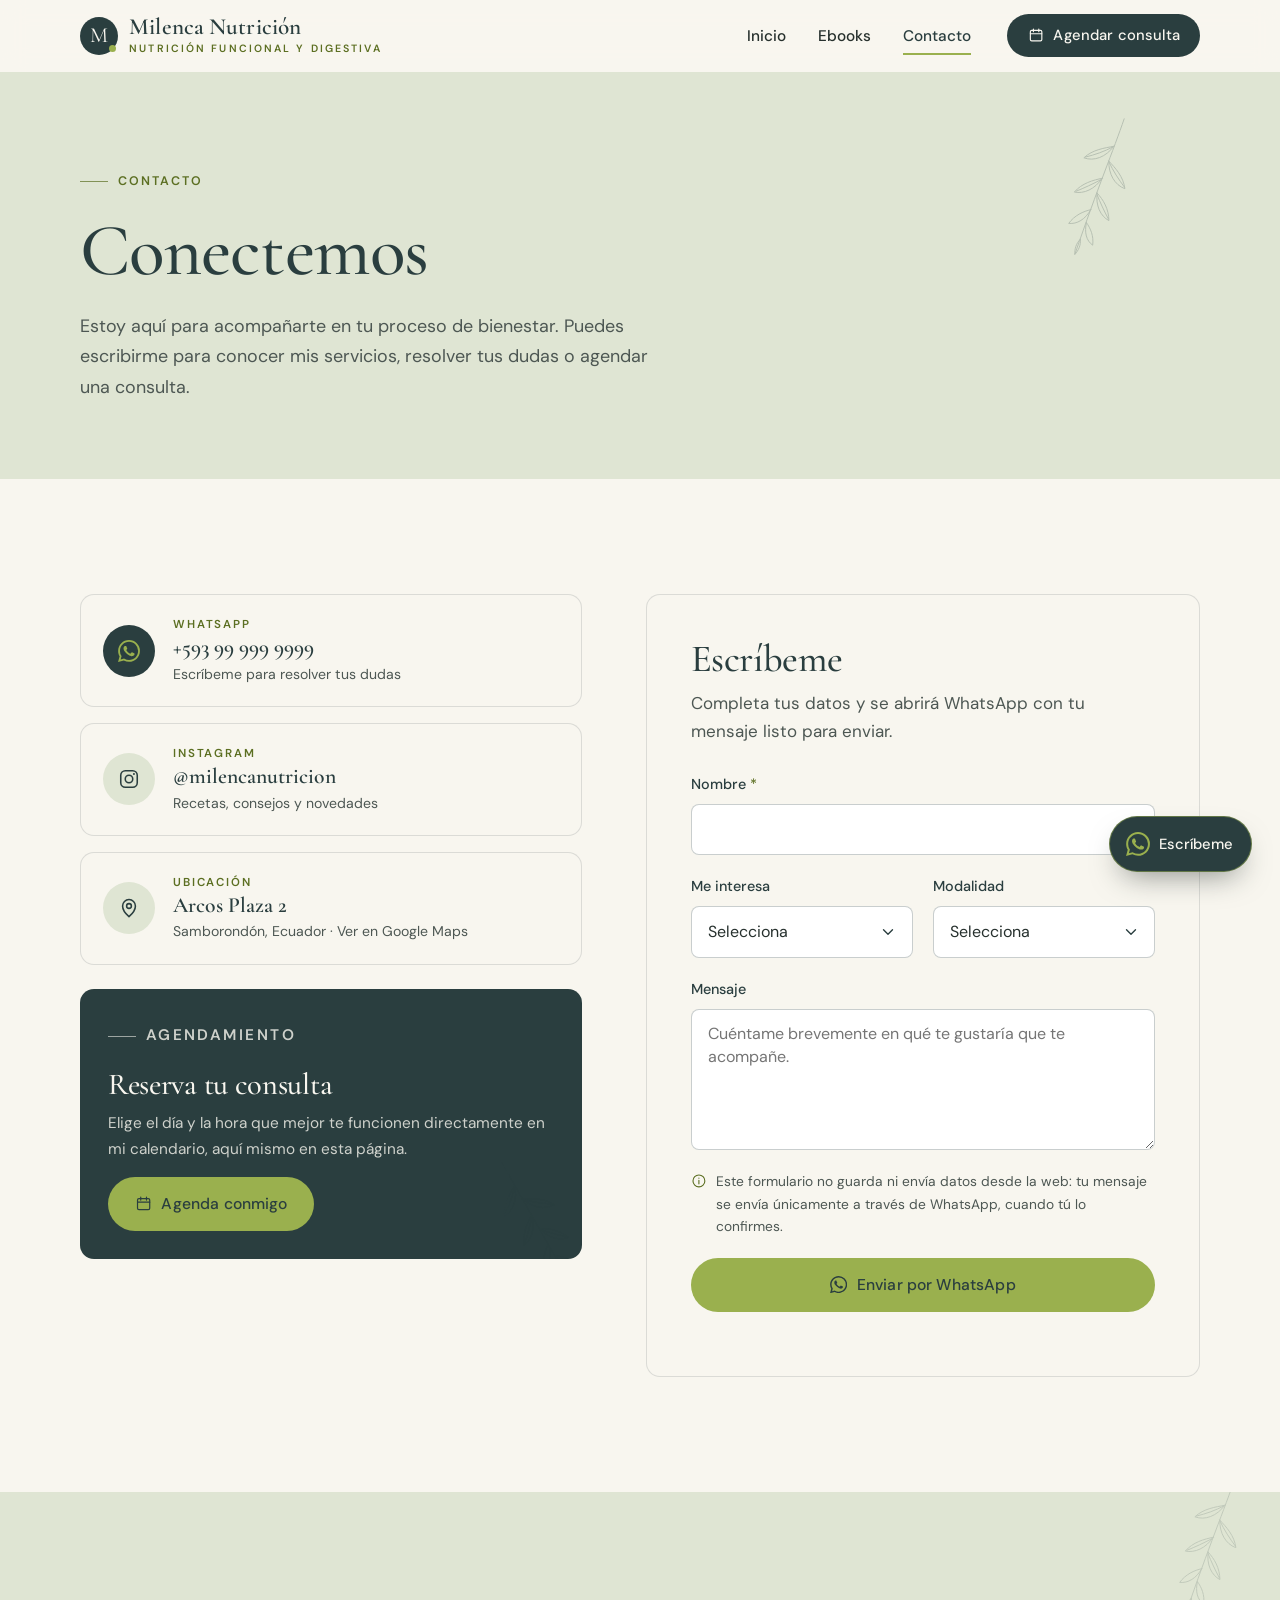
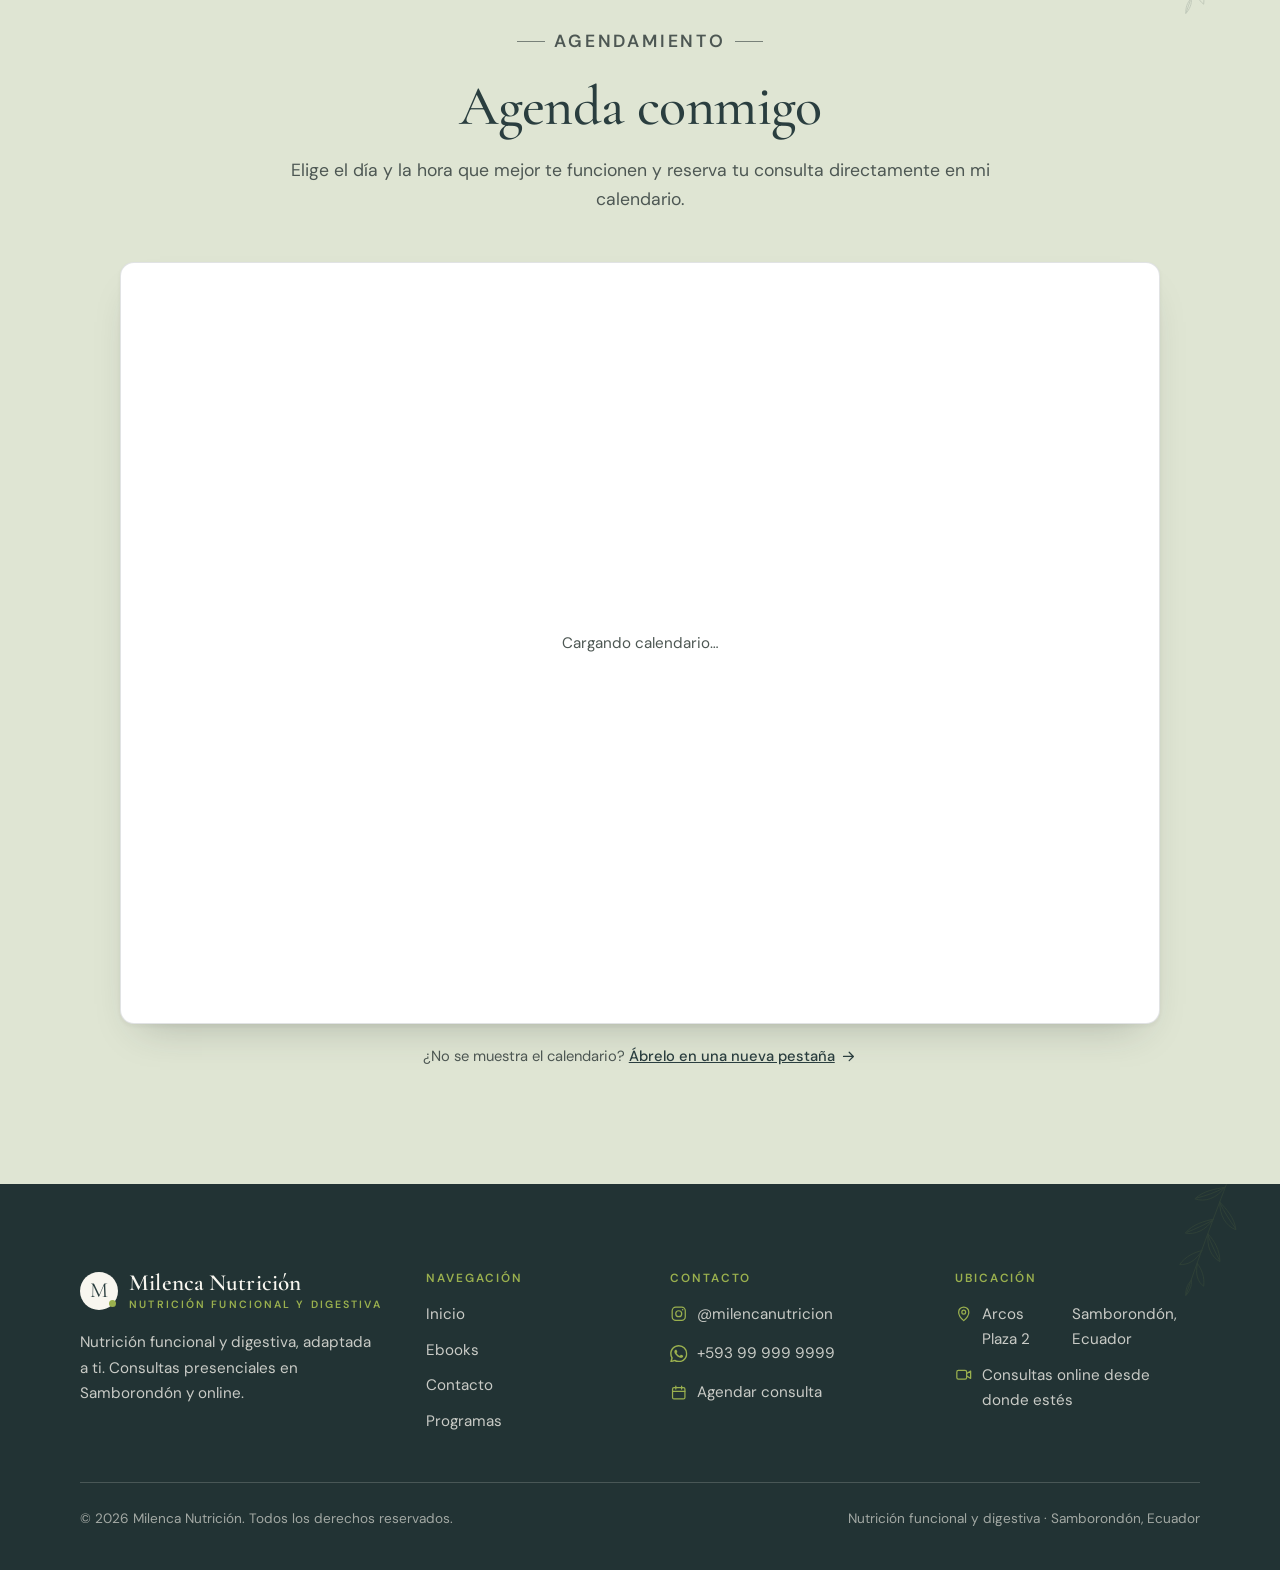
==== contacto.html @ fecabc4b "Add files via upload" ====
<!DOCTYPE html>
<html lang="es">
<head>
  <meta charset="utf-8">
  <meta name="viewport" content="width=device-width, initial-scale=1">
  <title>Contacto | Milenca Nutrición · Nutricionista en Samborondón</title>
  <meta name="description" content="Contacta a Milenca Nutrición: consulta nutricional presencial en Arcos Plaza 2, Samborondón, u online. Escríbeme por WhatsApp o agenda tu consulta.">
  <meta name="robots" content="index, follow">
  <meta name="author" content="Milenca Nutrición">
  <meta name="theme-color" content="#2A3E3F">

  <!-- Open Graph / redes sociales.
       Al publicar, puedes reemplazar las rutas relativas de og:image por la URL absoluta
       (ej.: https://usuario.github.io/repositorio/assets/images/og-image.jpg). Ver README. -->
  <meta property="og:type" content="website">
  <meta property="og:locale" content="es_EC">
  <meta property="og:site_name" content="Milenca Nutrición">
  <meta property="og:title" content="Conectemos | Milenca Nutrición">
  <meta property="og:description" content="Contacta a Milenca Nutrición: consulta nutricional presencial en Arcos Plaza 2, Samborondón, u online. Escríbeme por WhatsApp o agenda tu consulta.">
  <meta property="og:image" content="assets/images/og-image.jpg">
  <meta property="og:image:width" content="1200">
  <meta property="og:image:height" content="630">
  <meta property="og:image:alt" content="Milenca Nutrición · Nutrición funcional y digestiva en Samborondón y online">
  <meta name="twitter:card" content="summary_large_image">
  <meta name="twitter:title" content="Conectemos | Milenca Nutrición">
  <meta name="twitter:description" content="Contacta a Milenca Nutrición: consulta nutricional presencial en Arcos Plaza 2, Samborondón, u online. Escríbeme por WhatsApp o agenda tu consulta.">
  <meta name="twitter:image" content="assets/images/og-image.jpg">

  <link rel="icon" href="assets/icons/favicon.svg" type="image/svg+xml">
  <link rel="icon" href="assets/icons/favicon-32.png" sizes="32x32" type="image/png">
  <link rel="apple-touch-icon" href="assets/icons/apple-touch-icon.png">
  <link rel="manifest" href="assets/icons/site.webmanifest">

  <link rel="preconnect" href="https://fonts.googleapis.com">
  <link rel="preconnect" href="https://fonts.gstatic.com" crossorigin>
  <link rel="stylesheet" href="https://fonts.googleapis.com/css2?family=Cormorant+Garamond:ital,wght@0,500;0,600;1,500&amp;family=DM+Sans:opsz,wght@9..40,400;9..40,500;9..40,600&amp;display=swap">
  <link rel="stylesheet" href="css/styles.css">
  <script type="application/ld+json">
  {
    "@context": "https://schema.org",
    "@type": "MedicalBusiness",
    "name": "Milenca Nutrición",
    "description": "Nutricionista en Samborondón. Nutrición funcional y digestiva, consulta nutricional presencial y online, y planes nutricionales personalizados.",
    "medicalSpecialty": "DietNutrition",
    "image": "assets/images/og-image.jpg",
    "address": {
      "@type": "PostalAddress",
      "streetAddress": "Arcos Plaza 2",
      "addressLocality": "Samborondón",
      "addressRegion": "Guayas",
      "addressCountry": "EC"
    },
    "areaServed": ["Samborondón", "Guayaquil", "Ecuador", "Online"],
    "sameAs": ["https://www.instagram.com/milencanutricion/"]
  }
  </script>
  <script>document.documentElement.classList.add("js");</script>
  <script src="js/config.js" defer></script>
  <script src="js/main.js" defer></script>
</head><body>
<svg xmlns="http://www.w3.org/2000/svg" style="display:none" aria-hidden="true">
  <symbol id="i-wa" viewBox="0 0 24 24"><path fill="currentColor" d="M17.47 14.38c-.3-.15-1.76-.87-2.03-.97-.27-.1-.47-.15-.67.15-.2.3-.77.97-.94 1.16-.17.2-.35.22-.64.07-.3-.15-1.26-.46-2.39-1.47-.88-.79-1.48-1.76-1.65-2.06-.17-.3-.02-.46.13-.6.13-.14.3-.35.45-.52.15-.17.2-.3.3-.5.1-.2.05-.37-.03-.52-.07-.15-.67-1.61-.91-2.2-.24-.58-.49-.5-.67-.51h-.57c-.2 0-.52.07-.8.37-.27.3-1.04 1.02-1.04 2.48s1.07 2.88 1.21 3.07c.15.2 2.1 3.2 5.08 4.49.71.31 1.26.49 1.7.63.71.22 1.36.19 1.87.12.57-.09 1.76-.72 2-1.41.25-.7.25-1.29.18-1.41-.08-.13-.27-.2-.57-.35zm-5.42 7.4h-.01a9.87 9.87 0 0 1-5.03-1.38l-.36-.21-3.74.98 1-3.65-.24-.37a9.86 9.86 0 0 1-1.51-5.26c0-5.45 4.44-9.88 9.89-9.88 2.64 0 5.12 1.03 6.99 2.9a9.82 9.82 0 0 1 2.89 6.99c0 5.45-4.44 9.88-9.88 9.88zm8.41-18.3A11.82 11.82 0 0 0 12.05 0C5.5 0 .16 5.34.16 11.89c0 2.1.55 4.14 1.59 5.95L.06 24l6.3-1.65a11.88 11.88 0 0 0 5.68 1.45h.01c6.55 0 11.89-5.34 11.89-11.89a11.82 11.82 0 0 0-3.48-8.41z"/></symbol>
  <symbol id="i-ig" viewBox="0 0 24 24"><g fill="none" stroke="currentColor" stroke-width="1.7"><rect x="3" y="3" width="18" height="18" rx="5"/><circle cx="12" cy="12" r="4.1"/></g><circle cx="17.4" cy="6.6" r="1.1" fill="currentColor"/></symbol>
  <symbol id="i-pin" viewBox="0 0 24 24"><g fill="none" stroke="currentColor" stroke-width="1.7" stroke-linecap="round" stroke-linejoin="round"><path d="M12 21.5s-7-6.1-7-11.7a7 7 0 0 1 14 0c0 5.6-7 11.7-7 11.7z"/><circle cx="12" cy="9.8" r="2.6"/></g></symbol>
  <symbol id="i-cal" viewBox="0 0 24 24"><g fill="none" stroke="currentColor" stroke-width="1.7" stroke-linecap="round" stroke-linejoin="round"><rect x="3.5" y="5" width="17" height="15.5" rx="2"/><path d="M3.5 10h17M8 3v4M16 3v4"/></g></symbol>
  <symbol id="i-video" viewBox="0 0 24 24"><g fill="none" stroke="currentColor" stroke-width="1.7" stroke-linecap="round" stroke-linejoin="round"><rect x="2.5" y="6" width="13.5" height="12" rx="2.2"/><path d="m16 10.2 5.5-3.2v10l-5.5-3.2"/></g></symbol>
  <symbol id="i-arrow" viewBox="0 0 24 24"><path fill="none" stroke="currentColor" stroke-width="1.7" stroke-linecap="round" stroke-linejoin="round" d="M5 12h14M13 6l6 6-6 6"/></symbol>
  <symbol id="i-check" viewBox="0 0 24 24"><path fill="none" stroke="currentColor" stroke-width="2" stroke-linecap="round" stroke-linejoin="round" d="m5 12.5 4.5 4.5L19 7.5"/></symbol>
  <symbol id="i-chev" viewBox="0 0 24 24"><path fill="none" stroke="currentColor" stroke-width="1.7" stroke-linecap="round" stroke-linejoin="round" d="m6 9 6 6 6-6"/></symbol>
  <symbol id="i-gift" viewBox="0 0 24 24"><g fill="none" stroke="currentColor" stroke-width="1.7" stroke-linecap="round" stroke-linejoin="round"><rect x="3" y="8" width="18" height="4.5" rx="1"/><path d="M5 12.5V20a1 1 0 0 0 1 1h12a1 1 0 0 0 1-1v-7.5M12 8v13M12 8C10.5 4.5 6.5 4 6.5 6.3 6.5 8 10 8 12 8zm0 0c1.5-3.5 5.5-4 5.5-1.7C17.5 8 14 8 12 8z"/></g></symbol>
  <symbol id="i-info" viewBox="0 0 24 24"><g fill="none" stroke="currentColor" stroke-width="1.7" stroke-linecap="round"><circle cx="12" cy="12" r="9"/><path d="M12 11v5.5M12 7.6v.2"/></g></symbol>
  <symbol id="i-sparkle" viewBox="0 0 24 24"><path fill="currentColor" d="M12 0c.9 7.4 4.6 11.1 12 12-7.4.9-11.1 4.6-12 12-.9-7.4-4.6-11.1-12-12C7.4 11.1 11.1 7.4 12 0z"/></symbol>
  <symbol id="i-branch" viewBox="0 0 100 220"><g fill="none" stroke="currentColor" stroke-width="1.3" stroke-linecap="round" stroke-linejoin="round"><path d="M50 218C49 170 52 110 50 8"/><path d="M50.5 175c11.5-7 27.5-15 35.5-31-16 0-30 12-35.5 31z"/><path d="M51 174c11-12 21-20 33-28"/><path d="M50 152c-12-6-28-14-36-30 16 0 30 12 36 30z"/><path d="M49.5 151c-11-11-22-19-34-27"/><path d="M50.5 125c11.5-7 25.5-17 31.5-33-14 2-27 14-31.5 33z"/><path d="M51 123c10-11 19-20 29-29"/><path d="M50 102c-12-6-24-16-30-32 14 2 26 14 30 32z"/><path d="M49.5 100c-9-10-18-19-28-28"/><path d="M50.5 76c9.5-6 19.5-16 23.5-30-12 3-21 14-23.5 30z"/><path d="M50 56c-9-6-17-15-20-28 11 3 18 13 20 28z"/><path d="M50 30c-4-8-3-16 0-24 3 8 4 16 0 24z"/></g></symbol>
</svg>

<a class="skip-link" href="#contenido">Saltar al contenido</a>

<header class="site-header">
  <div class="container nav">
    <a class="brand" href="index.html" aria-label="Milenca Nutrición, ir al inicio">
      <span class="brand__mark" aria-hidden="true">M</span>
      <span class="brand__text">
        <span class="brand__name">Milenca Nutrición</span>
        <span class="brand__tag">Nutrición funcional y digestiva</span>
      </span>
    </a>

    <button class="nav__toggle" type="button" aria-expanded="false" aria-controls="menu-principal" aria-label="Abrir menú">
      <span class="nav__toggle-bars" aria-hidden="true"><span></span><span></span><span></span></span>
    </button>

    <nav class="nav__menu" id="menu-principal" aria-label="Navegación principal">
      <ul class="nav__links">
        <li><a href="index.html">Inicio</a></li>
        <li><a href="ebooks.html">Ebooks</a></li>
        <li><a href="contacto.html" aria-current="page">Contacto</a></li>
      </ul>
      <a class="btn btn--primary btn--sm" href="contacto.html" data-calendar>
        <svg class="icon" aria-hidden="true"><use href="#i-cal"/></svg>
        Agendar consulta
      </a>
    </nav>
  </div>
</header>

<main id="contenido">

  <section class="page-hero" aria-labelledby="contacto-title">
    <svg class="botanical" aria-hidden="true"><use href="#i-branch"/></svg>
    <div class="container page-hero__inner">
      <p class="eyebrow reveal">Contacto</p>
      <h1 id="contacto-title" class="reveal" data-delay="1">Conectemos</h1>
      <p class="lead reveal" data-delay="2">Estoy aquí para acompañarte en tu proceso de bienestar. Puedes escribirme para conocer mis servicios, resolver tus dudas o agendar una consulta.</p>
    </div>
  </section>

  <section class="section" aria-label="Datos de contacto y formulario">
    <div class="container contact__grid">
      <div>
        <ul class="contact-list">
          <li class="reveal">
            <a class="contact-item contact-item--wa" href="contacto.html" data-wa="general">
              <span class="contact-item__icon"><svg class="icon" aria-hidden="true"><use href="#i-wa"/></svg></span>
              <span>
                <span class="contact-item__label">WhatsApp</span>
                <span class="contact-item__value" data-config="whatsapp.display">+593 99 999 9999</span>
                <span class="contact-item__hint">Escríbeme para resolver tus dudas</span>
              </span>
            </a>
          </li>
          <li class="reveal" data-delay="1">
            <a class="contact-item" href="https://www.instagram.com/milencanutricion/" data-instagram>
              <span class="contact-item__icon"><svg class="icon" aria-hidden="true"><use href="#i-ig"/></svg></span>
              <span>
                <span class="contact-item__label">Instagram</span>
                <span class="contact-item__value">@milencanutricion</span>
                <span class="contact-item__hint">Recetas, consejos y novedades</span>
              </span>
            </a>
          </li>
          <li class="reveal" data-delay="2">
            <a class="contact-item" href="contacto.html" data-maps>
              <span class="contact-item__icon"><svg class="icon" aria-hidden="true"><use href="#i-pin"/></svg></span>
              <span>
                <span class="contact-item__label">Ubicación</span>
                <span class="contact-item__value" data-config="location.line1">Arcos Plaza 2</span>
                <span class="contact-item__hint"><span data-config="location.line2">Samborondón, Ecuador</span> · Ver en Google Maps</span>
              </span>
            </a>
          </li>
        </ul>

        <div class="contact__schedule reveal">
          <svg class="botanical" aria-hidden="true"><use href="#i-branch"/></svg>
          <p class="eyebrow">Agendamiento</p>
          <h2>Reserva tu consulta</h2>
          <p>Elige el día y la hora que mejor te funcionen directamente en mi calendario, aquí mismo en esta página.</p>
          <a class="btn btn--accent" href="#agenda"><svg class="icon" aria-hidden="true"><use href="#i-cal"/></svg> Agenda conmigo</a>
        </div>
      </div>

      <div class="form-card reveal" data-delay="1">
        <h2>Escríbeme</h2>
        <p>Completa tus datos y se abrirá WhatsApp con tu mensaje listo para enviar.</p>
        <form class="form" id="contact-form" novalidate>
          <div class="field">
            <label for="nombre">Nombre <span class="req" aria-hidden="true">*</span></label>
            <input id="nombre" name="nombre" type="text" autocomplete="name" required aria-required="true" aria-describedby="nombre-error">
            <span class="field__error" id="nombre-error" role="alert"></span>
          </div>
          <div class="form__row">
            <div class="field">
              <label for="servicio">Me interesa</label>
              <select id="servicio" name="servicio">
                <option value="">Selecciona</option>
                <option>Método Meta Reset</option>
                <option>Plan Esencial</option>
                <option>Consulta nutricional individual</option>
                <option>Ebooks</option>
                <option>Otra consulta</option>
              </select>
            </div>
            <div class="field">
              <label for="modalidad">Modalidad</label>
              <select id="modalidad" name="modalidad">
                <option value="">Selecciona</option>
                <option>Presencial · Samborondón</option>
                <option>Online</option>
                <option>Aún no lo sé</option>
              </select>
            </div>
          </div>
          <div class="field">
            <label for="mensaje">Mensaje</label>
            <textarea id="mensaje" name="mensaje" rows="5" placeholder="Cuéntame brevemente en qué te gustaría que te acompañe."></textarea>
          </div>
          <p class="form__hint"><svg class="icon" aria-hidden="true"><use href="#i-info"/></svg><span>Este formulario no guarda ni envía datos desde la web: tu mensaje se envía únicamente a través de WhatsApp, cuando tú lo confirmes.</span></p>
          <button class="btn btn--accent btn--block" type="submit"><svg class="icon" aria-hidden="true"><use href="#i-wa"/></svg> Enviar por WhatsApp</button>
          <p class="form__hint" id="form-status" role="status" aria-live="polite"></p>
        </form>
      </div>
    </div>
  </section>

  <!-- ===================== AGENDA CONMIGO (Google Calendar incrustado) ===================== -->
  <section class="section section--sage agenda" id="agenda" aria-labelledby="agenda-title">
    <svg class="botanical" aria-hidden="true"><use href="#i-branch"/></svg>
    <div class="container">
      <div class="section-head section-head--center reveal">
        <p class="eyebrow">Agendamiento</p>
        <h2 id="agenda-title">Agenda conmigo</h2>
        <p>Elige el día y la hora que mejor te funcionen y reserva tu consulta directamente en mi calendario.</p>
      </div>
      <div class="agenda__card reveal">
        <p class="agenda__loading" aria-hidden="true">Cargando calendario…</p>
        <!-- La URL del calendario incrustado se define en js/config.js (calendarEmbedUrl). -->
        <iframe data-calendar-embed title="Calendario de citas de Milenca Nutrición" loading="lazy"></iframe>
      </div>
      <p class="agenda__fallback">¿No se muestra el calendario? <a href="contacto.html" data-calendar>Ábrelo en una nueva pestaña <svg class="icon arrow" aria-hidden="true"><use href="#i-arrow"/></svg></a></p>
    </div>
  </section>

</main>

<footer class="site-footer">
  <svg class="botanical" aria-hidden="true"><use href="#i-branch"/></svg>
  <div class="container">
    <div class="footer__grid">
      <div class="footer__brand">
        <a class="brand" href="index.html" aria-label="Milenca Nutrición, ir al inicio">
          <span class="brand__mark" aria-hidden="true">M</span>
          <span class="brand__text">
            <span class="brand__name">Milenca Nutrición</span>
            <span class="brand__tag">Nutrición funcional y digestiva</span>
          </span>
        </a>
        <p>Nutrición funcional y digestiva, adaptada a ti. Consultas presenciales en Samborondón y online.</p>
      </div>

      <div>
        <h2 class="footer__title">Navegación</h2>
        <ul class="footer__list">
          <li><a href="index.html">Inicio</a></li>
          <li><a href="ebooks.html">Ebooks</a></li>
          <li><a href="contacto.html">Contacto</a></li>
          <li><a href="index.html#planes">Programas</a></li>
        </ul>
      </div>

      <div>
        <h2 class="footer__title">Contacto</h2>
        <ul class="footer__list">
          <li><a href="contacto.html" data-instagram><svg class="icon" aria-hidden="true"><use href="#i-ig"/></svg>@milencanutricion</a></li>
          <li><a href="contacto.html" data-wa="general"><svg class="icon" aria-hidden="true"><use href="#i-wa"/></svg><span data-config="whatsapp.display">+593 99 999 9999</span></a></li>
          <li><a href="contacto.html" data-calendar><svg class="icon" aria-hidden="true"><use href="#i-cal"/></svg>Agendar consulta</a></li>
        </ul>
      </div>

      <div>
        <h2 class="footer__title">Ubicación</h2>
        <ul class="footer__list">
          <li><a href="contacto.html" data-maps><svg class="icon" aria-hidden="true"><use href="#i-pin"/></svg><span><span data-config="location.line1">Arcos Plaza 2</span><br><span data-config="location.line2">Samborondón, Ecuador</span></span></a></li>
          <li><span><svg class="icon" aria-hidden="true"><use href="#i-video"/></svg>Consultas online desde donde estés</span></li>
        </ul>
      </div>
    </div>

    <div class="footer__bottom">
      <p>&copy; <span data-year>2026</span> Milenca Nutrición. Todos los derechos reservados.</p>
      <p>Nutrición funcional y digestiva · Samborondón, Ecuador</p>
    </div>
  </div>
</footer>

<a class="wa-float" href="contacto.html" data-wa="general" aria-label="Escribir a Milenca Nutrición por WhatsApp (se abre en una nueva pestaña)">
  <svg class="icon" aria-hidden="true"><use href="#i-wa"/></svg>
  <span class="wa-float__text" aria-hidden="true">Escríbeme</span>
</a>

</body>
</html>
---- css/styles.css ----
/* =========================================================================
   MILENCA NUTRICIÓN · Hoja de estilos
   Índice:
   1. Tokens   2. Base   3. Utilidades   4. Botones   5. Header / Nav
   6. Hero     7. Pilares   8. Sobre Milenca   9. Programas / Meta Reset
   10. Planes  11. Comparativa   12. Modalidades   13. CTA final
   14. Páginas internas (Ebooks / Contacto)   15. Footer   16. WhatsApp flotante
   17. Animaciones   18. Responsive
   ========================================================================= */

/* 1. TOKENS --------------------------------------------------------------- */
:root {
  --petrol: #2a3e3f;
  --petrol-deep: #223334;
  --petrol-soft: #3a5152;
  --olive: #9ab04e;
  --olive-ink: #5c6f22;      /* oliva oscuro para texto sobre crema (AA) */
  --olive-tint: #e6ead2;
  --cream: #f8f6ef;
  --cream-2: #efede3;
  --cream-3: #e6e3d5;
  --sage: #dfe5d3;           /* verde suave inspirado en el recetario */
  --ink: #26302d;
  --ink-soft: #4d5753;
  --white: #ffffff;
  --line: rgba(42, 62, 63, 0.14);
  --line-light: rgba(248, 246, 239, 0.18);

  --font-serif: "Cormorant Garamond", "Iowan Old Style", Georgia, serif;
  --font-sans: "DM Sans", system-ui, -apple-system, "Segoe UI", Roboto, sans-serif;

  --radius-sm: 4px;
  --radius: 8px;
  --radius-lg: 14px;
  --shadow-soft: 0 1px 2px rgba(38, 48, 45, 0.04), 0 8px 24px -12px rgba(38, 48, 45, 0.16);
  --shadow-lift: 0 2px 4px rgba(38, 48, 45, 0.05), 0 20px 40px -20px rgba(38, 48, 45, 0.28);

  --container: 1200px;
  --gutter: clamp(1rem, 4vw, 2.5rem);
  --section-y: clamp(4.5rem, 9vw, 8rem);
  --header-h: 72px;
  --ease: cubic-bezier(0.22, 0.61, 0.36, 1);
}

/* 2. BASE ----------------------------------------------------------------- */
*, *::before, *::after { box-sizing: border-box; }
html { -webkit-text-size-adjust: 100%; scroll-behavior: smooth; scroll-padding-top: calc(var(--header-h) + 16px); }
body {
  margin: 0;
  background: var(--cream);
  color: var(--ink);
  font-family: var(--font-sans);
  font-size: 1.0625rem;
  line-height: 1.65;
  -webkit-font-smoothing: antialiased;
  text-rendering: optimizeLegibility;
  overflow-x: hidden;
  overflow-x: clip;
}
[hidden] { display: none !important; }
img { max-width: 100%; display: block; height: auto; }
a { color: inherit; }
h1, h2, h3, h4 { margin: 0; color: var(--petrol); font-weight: 600; }
h1, h2 { font-family: var(--font-serif); font-weight: 500; letter-spacing: -0.01em; line-height: 1.08; }
h3 { font-family: var(--font-sans); font-size: 1.125rem; line-height: 1.35; letter-spacing: -0.005em; }
p { margin: 0 0 1em; }
ul { margin: 0; padding: 0; }
em { font-style: italic; }
button, input, select, textarea { font: inherit; color: inherit; }
::selection { background: var(--olive); color: var(--petrol); }
:focus-visible { outline: 2px solid var(--olive-ink); outline-offset: 3px; border-radius: 2px; }
.section--dark :focus-visible, .site-footer :focus-visible { outline-color: var(--olive); }

.skip-link {
  position: absolute; left: 1rem; top: -100px; z-index: 200;
  background: var(--petrol); color: var(--cream); padding: .75rem 1.25rem; border-radius: var(--radius);
  text-decoration: none; font-weight: 500;
}
.skip-link:focus { top: 1rem; }

.visually-hidden {
  position: absolute !important; width: 1px; height: 1px; padding: 0; margin: -1px;
  overflow: hidden; clip: rect(0 0 0 0); white-space: nowrap; border: 0;
}

/* 3. UTILIDADES ----------------------------------------------------------- */
.container { width: 100%; max-width: var(--container); margin-inline: auto; padding-inline: var(--gutter); }
.section { padding-block: var(--section-y); position: relative; }
.section--cream2 { background: var(--cream-2); }
.section--sage { background: var(--sage); }
.section--dark { background: var(--petrol); color: var(--cream); }
.section--dark h2, .section--dark h3 { color: var(--cream); }

.eyebrow {
  display: inline-flex; align-items: center; gap: .6rem;
  font-size: .78rem; font-weight: 600; letter-spacing: .16em; text-transform: uppercase;
  color: var(--olive-ink); margin-bottom: 1.25rem;
}
.eyebrow::before { content: ""; width: 28px; height: 1px; background: currentColor; opacity: .7; }
.section--dark .eyebrow { color: var(--olive); }

.section-head { max-width: 720px; margin-bottom: clamp(2.5rem, 5vw, 4rem); }
.section-head--center { margin-inline: auto; text-align: center; }
.section-head--center .eyebrow::after { content: ""; width: 28px; height: 1px; background: currentColor; opacity: .7; }
.section-head h2 { font-size: clamp(2.2rem, 4.6vw, 3.5rem); }
.section-head p { margin-top: 1.25rem; color: var(--ink-soft); font-size: 1.1rem; }
.section--dark .section-head p { color: rgba(248, 246, 239, 0.78); }

.lead { font-size: clamp(1.08rem, 1.4vw, 1.2rem); color: var(--ink-soft); line-height: 1.7; }
.serif-accent { font-family: var(--font-serif); font-style: italic; font-weight: 500; }
.text-olive { color: var(--olive-ink); }

.sparkle { width: 18px; height: 18px; color: var(--olive); flex: none; }
.icon { width: 1.15em; height: 1.15em; flex: none; fill: currentColor; }
.icon--stroke { fill: none; stroke: currentColor; stroke-width: 1.6; stroke-linecap: round; stroke-linejoin: round; }

.botanical { position: absolute; pointer-events: none; color: var(--petrol); opacity: .16; }
.section--dark .botanical { color: var(--olive); opacity: .22; }

/* Lista con viñeta de hoja */
.check-list { list-style: none; display: grid; gap: .8rem; }
.check-list li { position: relative; padding-left: 1.9rem; line-height: 1.55; }
.check-list li::before {
  content: ""; position: absolute; left: 0; top: .3em; width: 1.05rem; height: 1.05rem;
  background: var(--olive);
  -webkit-mask: url("data:image/svg+xml,%3Csvg xmlns='http://www.w3.org/2000/svg' viewBox='0 0 24 24'%3E%3Cpath d='M20 4C10 4 4 9 4 17c0 1 .1 2 .3 3 .7-4 3.6-8 9.7-10-4.5 2.6-7 6-7.8 10.2C14.6 20.5 20 14 20 4z'/%3E%3C/svg%3E") center / contain no-repeat;
          mask: url("data:image/svg+xml,%3Csvg xmlns='http://www.w3.org/2000/svg' viewBox='0 0 24 24'%3E%3Cpath d='M20 4C10 4 4 9 4 17c0 1 .1 2 .3 3 .7-4 3.6-8 9.7-10-4.5 2.6-7 6-7.8 10.2C14.6 20.5 20 14 20 4z'/%3E%3C/svg%3E") center / contain no-repeat;
}
.check-list strong { font-weight: 600; color: var(--petrol); }
.section--dark .check-list strong, .stage .check-list strong { color: inherit; }

/* 4. BOTONES -------------------------------------------------------------- */
.btn {
  display: inline-flex; align-items: center; justify-content: center; gap: .6rem;
  min-height: 50px; padding: .8rem 1.6rem;
  border-radius: 999px; border: 1px solid transparent;
  font-family: var(--font-sans); font-size: .98rem; font-weight: 500; letter-spacing: .01em;
  text-decoration: none; cursor: pointer; white-space: nowrap;
  transition: background-color .3s var(--ease), color .3s var(--ease), border-color .3s var(--ease), transform .3s var(--ease), box-shadow .3s var(--ease);
}
.btn .icon { width: 1.1em; height: 1.1em; }
.btn .arrow { transition: transform .3s var(--ease); }
.btn:hover .arrow { transform: translateX(4px); }
.btn:active { transform: translateY(1px); }

.btn--primary { background: var(--petrol); color: var(--cream); }
.btn--primary:hover { background: var(--petrol-deep); box-shadow: 0 10px 24px -14px rgba(42, 62, 63, .8); }
.btn--accent { background: var(--olive); color: var(--petrol); }
.btn--accent:hover { background: #a9bf5c; box-shadow: 0 10px 24px -14px rgba(92, 111, 34, .9); }
.btn--ghost { background: transparent; color: var(--petrol); border-color: rgba(42, 62, 63, .35); }
.btn--ghost:hover { border-color: var(--petrol); background: rgba(42, 62, 63, .05); }
.btn--light { background: transparent; color: var(--cream); border-color: rgba(248, 246, 239, .4); }
.btn--light:hover { border-color: var(--cream); background: rgba(248, 246, 239, .08); }
.btn--cream { background: var(--cream); color: var(--petrol); }
.btn--cream:hover { background: var(--white); }
.btn--sm { min-height: 42px; padding: .55rem 1.2rem; font-size: .92rem; }
.btn--block { width: 100%; }
.btn[aria-disabled="true"] { opacity: .55; pointer-events: none; }

.btn-row { display: flex; flex-wrap: wrap; gap: .85rem; align-items: center; }

.text-link {
  display: inline-flex; align-items: center; gap: .45rem; font-weight: 500; color: var(--petrol);
  text-decoration: none; border-bottom: 1px solid rgba(42, 62, 63, .3); padding-bottom: 2px;
  transition: border-color .3s var(--ease), gap .3s var(--ease);
}
.text-link:hover { border-color: var(--petrol); gap: .7rem; }

/* 5. HEADER / NAV --------------------------------------------------------- */
.site-header {
  position: sticky; top: 0; z-index: 100; height: var(--header-h);
  background: rgba(248, 246, 239, .86);
  -webkit-backdrop-filter: saturate(140%) blur(12px); backdrop-filter: saturate(140%) blur(12px);
  border-bottom: 1px solid transparent;
  transition: border-color .3s var(--ease), box-shadow .3s var(--ease);
}
.site-header.is-scrolled { border-bottom-color: var(--line); box-shadow: 0 6px 24px -20px rgba(38, 48, 45, .4); }
.nav { height: 100%; display: flex; align-items: center; justify-content: space-between; gap: 1.5rem; }

.brand { display: inline-flex; align-items: center; gap: .7rem; text-decoration: none; color: var(--petrol); }
.brand__mark {
  width: 38px; height: 38px; border-radius: 50%; display: grid; place-items: center;
  background: var(--petrol); color: var(--cream); font-family: var(--font-serif); font-size: 1.35rem; line-height: 1;
  position: relative; flex: none;
}
.brand__mark::after { content: ""; position: absolute; right: 2px; bottom: 3px; width: 7px; height: 7px; border-radius: 50%; background: var(--olive); }
.brand__text { display: flex; flex-direction: column; line-height: 1; }
.brand__name { font-family: var(--font-serif); font-size: 1.45rem; font-weight: 600; letter-spacing: .005em; }
.brand__tag { font-size: .66rem; letter-spacing: .2em; text-transform: uppercase; color: var(--olive-ink); margin-top: .3rem; font-weight: 600; }

.nav__menu { display: flex; align-items: center; gap: 2.25rem; }
.nav__links { display: flex; gap: 2rem; list-style: none; }
.nav__links a {
  position: relative; text-decoration: none; font-size: .96rem; font-weight: 500; color: var(--ink); padding: .4rem 0;
}
.nav__links a::after {
  content: ""; position: absolute; left: 0; right: 0; bottom: -2px; height: 1.5px; background: var(--olive);
  transform: scaleX(0); transform-origin: left; transition: transform .35s var(--ease);
}
.nav__links a:hover::after, .nav__links a[aria-current="page"]::after { transform: scaleX(1); }
.nav__links a[aria-current="page"] { color: var(--petrol); }

.nav__toggle {
  display: none; width: 46px; height: 46px; border: 1px solid var(--line); border-radius: 50%;
  background: transparent; cursor: pointer; align-items: center; justify-content: center; padding: 0;
}
.nav__toggle-bars { position: relative; width: 18px; height: 12px; }
.nav__toggle-bars span {
  position: absolute; left: 0; width: 100%; height: 1.5px; background: var(--petrol); border-radius: 2px;
  transition: transform .35s var(--ease), opacity .2s, top .35s var(--ease);
}
.nav__toggle-bars span:nth-child(1) { top: 0; }
.nav__toggle-bars span:nth-child(2) { top: 5px; }
.nav__toggle-bars span:nth-child(3) { top: 10px; }
.nav__toggle[aria-expanded="true"] .nav__toggle-bars span:nth-child(1) { top: 5px; transform: rotate(45deg); }
.nav__toggle[aria-expanded="true"] .nav__toggle-bars span:nth-child(2) { opacity: 0; }
.nav__toggle[aria-expanded="true"] .nav__toggle-bars span:nth-child(3) { top: 5px; transform: rotate(-45deg); }

/* 6. HERO ----------------------------------------------------------------- */
.hero { position: relative; padding-top: clamp(2.5rem, 6vw, 5rem); padding-bottom: clamp(4rem, 8vw, 7rem); overflow: hidden; }
.hero__grid { display: grid; grid-template-columns: 1.08fr .92fr; gap: clamp(2.5rem, 6vw, 5.5rem); align-items: center; }
.hero h1 { font-size: clamp(2.75rem, 6.2vw, 5.1rem); line-height: 1.02; margin-bottom: 1.6rem; }
.hero h1 em { color: var(--olive-ink); font-weight: 500; }
.hero .lead { max-width: 560px; margin-bottom: 2.25rem; }
.hero__meta {
  display: flex; flex-wrap: wrap; gap: .6rem 1.75rem; margin-top: 2.5rem; padding-top: 1.75rem;
  border-top: 1px solid var(--line); font-size: .92rem; color: var(--ink-soft); list-style: none;
}
.hero__meta li { display: inline-flex; align-items: center; gap: .55rem; }
.hero__meta .icon { color: var(--olive-ink); }

.hero__visual { position: relative; justify-self: end; width: min(100%, 470px); aspect-ratio: 4 / 5; }
.hero__blob {
  position: absolute; inset: 8% -10% -4% 10%;
  background: var(--sage); border-radius: 46% 54% 40% 60% / 52% 38% 62% 48%;
  animation: blob 18s ease-in-out infinite alternate;
}
.hero__arch {
  position: absolute; inset: 0 8% 6% 0; border-radius: 999px 999px var(--radius-lg) var(--radius-lg);
  overflow: hidden; box-shadow: var(--shadow-lift); background: var(--cream-3);
}
.hero__arch img { width: 100%; height: 100%; object-fit: cover; }
.hero__inset {
  position: absolute; left: -12%; bottom: 2%; width: 40%; aspect-ratio: 1; border-radius: 50%; overflow: hidden;
  border: 6px solid var(--cream); box-shadow: var(--shadow-soft); background: var(--cream-3);
}
.hero__inset img { width: 100%; height: 100%; object-fit: cover; }
.hero__badge {
  position: absolute; right: -4%; top: 14%; max-width: 210px;
  background: var(--cream); border: 1px solid var(--line); border-radius: var(--radius);
  padding: .9rem 1.1rem; box-shadow: var(--shadow-soft); font-size: .86rem; line-height: 1.4; color: var(--ink-soft);
  animation: floaty 7s ease-in-out infinite;
}
.hero__badge strong { display: block; font-family: var(--font-serif); font-size: 1.2rem; font-weight: 600; color: var(--petrol); margin-bottom: .2rem; }
.hero__sparkle { position: absolute; color: var(--olive); }
.hero__sparkle--1 { top: 2%; right: 4%; width: 26px; height: 26px; }
.hero__sparkle--2 { bottom: 26%; left: -16%; width: 16px; height: 16px; opacity: .8; }
.hero .botanical--tl { top: -10px; left: -40px; width: 180px; transform: rotate(-30deg); }
.hero .botanical--br { bottom: -40px; right: -30px; width: 200px; transform: rotate(150deg); }

/* 7. PILARES -------------------------------------------------------------- */
.pillars { border-block: 1px solid var(--line); background: var(--cream-2); }
.pillars__grid { display: grid; grid-template-columns: repeat(4, 1fr); }
.pillar { padding: 2rem 1.75rem; display: flex; gap: 1rem; align-items: flex-start; }
.pillar + .pillar { border-left: 1px solid var(--line); }
.pillar__num { font-family: var(--font-serif); font-size: 1.6rem; color: var(--olive-ink); line-height: 1; font-style: italic; }
.pillar h3 { font-size: 1rem; margin-bottom: .3rem; }
.pillar p { margin: 0; font-size: .92rem; color: var(--ink-soft); line-height: 1.5; }

/* 8. SOBRE MILENCA -------------------------------------------------------- */
.about__grid { display: grid; grid-template-columns: .9fr 1.1fr; gap: clamp(2.5rem, 7vw, 6.5rem); align-items: center; }
.about__photo { position: relative; max-width: 440px; }
.about__frame {
  position: relative; aspect-ratio: 4 / 5; border-radius: var(--radius-lg); overflow: hidden;
  background: linear-gradient(160deg, var(--sage), var(--cream-3));
}
.about__frame img { width: 100%; height: 100%; object-fit: cover; }
/* Marcador elegante mientras no exista la fotografía de Milenca */
.about__placeholder {
  position: absolute; inset: 0; display: flex; flex-direction: column; align-items: center; justify-content: center; gap: 1rem;
  color: var(--petrol); text-align: center; padding: 2rem;
}
.about__placeholder .monogram {
  font-family: var(--font-serif); font-size: clamp(6rem, 14vw, 9rem); line-height: .9; font-weight: 500; opacity: .9;
}
.about__placeholder .botanical { position: absolute; opacity: .2; }
.about__placeholder .botanical--a { width: 150px; top: 6%; right: -20px; transform: rotate(200deg); }
.about__placeholder .botanical--b { width: 170px; bottom: -10px; left: -30px; transform: rotate(20deg); }
.about__offset {
  position: absolute; inset: 1.25rem -1.25rem -1.25rem 1.25rem; border: 1px solid rgba(92, 111, 34, .45);
  border-radius: var(--radius-lg); z-index: -1;
}
.about__photo { isolation: isolate; }
.about__content h2 { font-size: clamp(2.2rem, 4.4vw, 3.4rem); margin-bottom: 1.5rem; }
.about__content p { color: var(--ink-soft); }
.about__quote {
  margin: 2rem 0; padding: 1.25rem 0 1.25rem 1.5rem; border-left: 2px solid var(--olive);
  font-family: var(--font-serif); font-size: clamp(1.35rem, 2.2vw, 1.65rem); line-height: 1.35; color: var(--petrol); font-style: italic;
}
.about__signature { font-family: var(--font-serif); font-size: 1.5rem; font-style: italic; color: var(--petrol); margin-bottom: 2rem; }

/* 9. PROGRAMAS / META RESET ---------------------------------------------- */
.programs-intro { padding-bottom: clamp(2.5rem, 5vw, 4rem); }
.plan-nav { display: grid; grid-template-columns: 1.25fr 1fr 1fr; gap: 1rem; }
.plan-nav a {
  display: flex; flex-direction: column; gap: .35rem; padding: 1.4rem 1.5rem; border-radius: var(--radius);
  text-decoration: none; border: 1px solid var(--line); background: var(--cream);
  transition: transform .35s var(--ease), box-shadow .35s var(--ease), border-color .35s var(--ease);
}
.plan-nav a:hover { transform: translateY(-3px); box-shadow: var(--shadow-soft); border-color: rgba(42, 62, 63, .3); }
.plan-nav a.is-featured { background: var(--petrol); color: var(--cream); border-color: var(--petrol); }
.plan-nav__label { font-size: .72rem; letter-spacing: .16em; text-transform: uppercase; font-weight: 600; color: var(--olive-ink); }
.plan-nav a.is-featured .plan-nav__label { color: var(--olive); }
.plan-nav__name { font-family: var(--font-serif); font-size: 1.6rem; line-height: 1.1; font-weight: 600; color: var(--petrol); }
.plan-nav a.is-featured .plan-nav__name { color: var(--cream); }
.plan-nav__meta { font-size: .9rem; color: var(--ink-soft); display: flex; justify-content: space-between; gap: .5rem; align-items: center; }
.plan-nav a.is-featured .plan-nav__meta { color: rgba(248, 246, 239, .78); }

.meta-reset { overflow: hidden; overflow: clip; } /* clip: no rompe el position: sticky */
.meta-reset .botanical--a { width: 260px; top: -30px; right: -60px; transform: rotate(210deg); }
.meta-reset .botanical--b { width: 220px; bottom: -40px; left: -70px; transform: rotate(25deg); }
.meta-reset__grid { display: grid; grid-template-columns: .92fr 1.08fr; gap: clamp(2rem, 5vw, 4.5rem); align-items: start; }

.program-card {
  position: sticky; top: calc(var(--header-h) + 24px);
  background: var(--cream); color: var(--ink); border-radius: var(--radius-lg); padding: clamp(1.75rem, 3.5vw, 2.75rem);
  box-shadow: 0 30px 60px -30px rgba(0, 0, 0, .45);
  border: 1px solid rgba(154, 176, 78, .35);
}
.program-card__tag {
  display: inline-flex; align-items: center; gap: .45rem; background: var(--olive); color: var(--petrol);
  font-size: .72rem; font-weight: 600; letter-spacing: .14em; text-transform: uppercase; padding: .4rem .8rem; border-radius: 999px;
  margin-bottom: 1.4rem;
}
.program-card__tag .sparkle { width: 12px; height: 12px; color: var(--petrol); }
.program-card h2 { font-size: clamp(2.4rem, 4.6vw, 3.4rem); color: var(--petrol); line-height: 1; margin-bottom: .9rem; }
.program-card h2 span { display: block; font-size: .42em; letter-spacing: .28em; text-transform: uppercase; font-family: var(--font-sans); font-weight: 600; color: var(--olive-ink); margin-bottom: .7rem; }
.program-card__facts { display: flex; flex-wrap: wrap; gap: .5rem; margin: 1.2rem 0 1.3rem; list-style: none; }
.program-card__facts li {
  font-size: .86rem; font-weight: 500; padding: .38rem .8rem; border-radius: 999px; background: var(--cream-2); border: 1px solid var(--line); color: var(--petrol);
}
.program-card__sub { font-size: .95rem; color: var(--ink-soft); margin-bottom: 1rem; }
.program-card__desc { font-family: var(--font-serif); font-size: 1.32rem; line-height: 1.4; color: var(--petrol); margin-bottom: 1.6rem; }
.program-card__price { display: flex; align-items: baseline; justify-content: space-between; gap: 1rem; padding: 1rem 0; border-top: 1px solid var(--line); border-bottom: 1px solid var(--line); margin-bottom: 1.5rem; font-size: .92rem; color: var(--ink-soft); }
.program-card__price strong { color: var(--petrol); font-weight: 600; }
.program-card .btn { width: 100%; }
.program-card__fine { font-size: .82rem; color: var(--ink-soft); text-align: center; margin: .9rem 0 0; }

/* Regalo: recetario antiinflamatorio */
.gift {
  display: grid; grid-template-columns: 92px 1fr; gap: 1.1rem; align-items: center;
  background: var(--sage); border-radius: var(--radius); padding: 1rem; margin-bottom: 1.5rem; position: relative;
}
.gift__cover {
  width: 92px; aspect-ratio: 684 / 909; border-radius: 3px; overflow: hidden; box-shadow: 0 10px 18px -10px rgba(38, 48, 45, .55);
  transform: rotate(-4deg); transition: transform .4s var(--ease); background: var(--cream-3);
}
.gift:hover .gift__cover { transform: rotate(0) scale(1.03); }
.gift__cover img { width: 100%; height: 100%; object-fit: cover; }
.gift__label { display: inline-flex; align-items: center; gap: .35rem; font-size: .7rem; letter-spacing: .14em; text-transform: uppercase; font-weight: 600; color: var(--olive-ink); }
.gift .gift__title { font-family: var(--font-serif); font-size: 1.3rem; font-weight: 600; color: var(--petrol); line-height: 1.15; margin: .15rem 0 .25rem; }
.gift p { margin: 0; font-size: .85rem; color: var(--ink-soft); line-height: 1.45; }

/* Etapas (acordeón accesible con <details>) */
.stages { display: grid; gap: 1rem; counter-reset: stage; }
.stage {
  border: 1px solid var(--line-light); border-radius: var(--radius-lg); background: rgba(255, 255, 255, .03);
  transition: background-color .35s var(--ease), border-color .35s var(--ease);
}
.stage[open] { background: rgba(255, 255, 255, .06); border-color: rgba(154, 176, 78, .45); }
.stage summary {
  list-style: none; cursor: pointer; display: grid; grid-template-columns: auto 1fr auto; gap: 1.25rem; align-items: center;
  padding: 1.4rem 1.5rem; border-radius: var(--radius-lg);
}
.stage summary::-webkit-details-marker { display: none; }
.stage__num {
  width: 52px; height: 52px; border-radius: 50%; border: 1px solid rgba(154, 176, 78, .6); display: grid; place-items: center;
  font-family: var(--font-serif); font-size: 1.45rem; color: var(--olive); font-style: italic; flex: none;
}
.stage[open] .stage__num { background: var(--olive); color: var(--petrol); border-color: var(--olive); }
.stage__kicker { display: block; font-size: .72rem; letter-spacing: .16em; text-transform: uppercase; color: var(--olive); font-weight: 600; margin-bottom: .2rem; }
.stage__title { font-family: var(--font-serif); font-size: clamp(1.35rem, 2.3vw, 1.65rem); line-height: 1.2; color: var(--cream); font-weight: 500; }
.stage__chev { width: 34px; height: 34px; border-radius: 50%; border: 1px solid var(--line-light); display: grid; place-items: center; transition: transform .35s var(--ease); color: var(--cream); }
.stage[open] .stage__chev { transform: rotate(180deg); }
.stage__body { padding: 0 1.5rem 1.6rem calc(1.5rem + 52px + 1.25rem); color: rgba(248, 246, 239, .86); font-size: .99rem; }
.stage__body > p { color: rgba(248, 246, 239, .78); }
.stage__body .check-list li::before { background: var(--olive); }
.stage__body .check-list strong { color: var(--cream); font-weight: 600; }
.stage__note {
  margin-top: 1.25rem; padding: 1rem 1.15rem; border-radius: var(--radius); background: rgba(154, 176, 78, .12);
  border: 1px solid rgba(154, 176, 78, .3); font-size: .93rem; color: var(--cream); line-height: 1.55;
}
.stage__note + .stage__note { margin-top: .75rem; }
.stage__gift { display: inline-flex; align-items: center; gap: .4rem; background: var(--olive); color: var(--petrol); padding: .1rem .55rem; border-radius: 999px; font-size: .78rem; font-weight: 600; margin-right: .35rem; vertical-align: 1px; }
.stages__actions { margin-top: 2rem; display: flex; flex-wrap: wrap; gap: .85rem; }

/* 10. PLANES (Esencial e Individual) ------------------------------------- */
.plans__grid { display: grid; grid-template-columns: 1.15fr .85fr; gap: clamp(1.25rem, 3vw, 2rem); align-items: stretch; }
.plan-card {
  position: relative; display: flex; flex-direction: column; background: var(--cream); border: 1px solid var(--line);
  border-radius: var(--radius-lg); padding: clamp(1.75rem, 3.5vw, 2.6rem);
  transition: transform .4s var(--ease), box-shadow .4s var(--ease), border-color .4s var(--ease);
}
.plan-card:hover { transform: translateY(-4px); box-shadow: var(--shadow-lift); border-color: rgba(42, 62, 63, .25); }
.plan-card--individual { background: var(--white); }
.plan-card__head { display: flex; justify-content: space-between; align-items: flex-start; gap: 1rem; margin-bottom: 1rem; }
.plan-card__label { font-size: .72rem; letter-spacing: .16em; text-transform: uppercase; font-weight: 600; color: var(--olive-ink); margin-bottom: .6rem; display: block; }
.plan-card h2, .plan-card h3.plan-card__title { font-family: var(--font-serif); font-size: clamp(2rem, 3.6vw, 2.6rem); font-weight: 600; line-height: 1.05; color: var(--petrol); }
.plan-card__price { text-align: right; flex: none; }
.plan-card__price strong { display: block; font-family: var(--font-serif); font-size: 2.6rem; line-height: 1; color: var(--petrol); font-weight: 600; }
.plan-card__price span { font-size: .8rem; color: var(--ink-soft); }
.plan-card__price--ask { font-size: .82rem; color: var(--ink-soft); max-width: 130px; line-height: 1.35; padding: .5rem .75rem; border: 1px dashed rgba(42, 62, 63, .3); border-radius: var(--radius); }
.plan-card__facts { font-weight: 500; color: var(--petrol); margin-bottom: .9rem; font-size: .98rem; }
.plan-card__facts span { color: var(--olive-ink); padding: 0 .35rem; }
.plan-card__desc { color: var(--ink-soft); margin-bottom: 1.6rem; }
.plan-card__includes-title { font-size: .78rem; letter-spacing: .14em; text-transform: uppercase; font-weight: 600; color: var(--petrol); margin-bottom: 1rem; padding-top: 1.4rem; border-top: 1px solid var(--line); }
.plan-card .check-list { font-size: .96rem; margin-bottom: 1.75rem; }
.plan-card__cta { margin-top: auto; display: grid; gap: .75rem; }

.note {
  display: flex; gap: .8rem; align-items: flex-start; padding: 1rem 1.1rem; border-radius: var(--radius);
  font-size: .92rem; line-height: 1.5; margin-bottom: 1.5rem;
}
.note .icon { margin-top: .15rem; }
.note--olive { background: var(--olive-tint); color: var(--petrol); }
.note--olive .icon { color: var(--olive-ink); }
.note--muted { background: var(--cream-2); color: var(--ink); border-left: 2px solid var(--petrol); }
.note--muted .icon { color: var(--petrol); }

/* 11. COMPARATIVA --------------------------------------------------------- */
.compare { margin-top: clamp(3rem, 6vw, 4.5rem); }
.compare__title { font-family: var(--font-serif); font-size: clamp(1.8rem, 3vw, 2.3rem); font-weight: 500; margin-bottom: .5rem; }
.compare__intro { color: var(--ink-soft); margin-bottom: 1.75rem; }
.compare__wrap { border: 1px solid var(--line); border-radius: var(--radius-lg); overflow: hidden; background: var(--cream); }
.compare table { width: 100%; border-collapse: collapse; font-size: .95rem; }
.compare th, .compare td { padding: .95rem 1.1rem; text-align: center; border-bottom: 1px solid var(--line); }
.compare tbody tr:last-child th, .compare tbody tr:last-child td { border-bottom: 0; }
.compare thead th { font-family: var(--font-serif); font-size: 1.2rem; font-weight: 600; color: var(--petrol); background: var(--cream-2); vertical-align: bottom; }
.compare thead th small { display: block; font-family: var(--font-sans); font-size: .72rem; letter-spacing: .14em; text-transform: uppercase; color: var(--olive-ink); font-weight: 600; margin-bottom: .2rem; }
.compare thead th.is-featured { background: var(--petrol); color: var(--cream); }
.compare thead th.is-featured small { color: var(--olive); }
.compare tbody th { text-align: left; font-weight: 500; color: var(--ink); }
.compare td.is-featured { background: rgba(154, 176, 78, .1); }
.compare .yes { color: var(--olive-ink); display: inline-grid; place-items: center; }
.compare .yes svg { width: 20px; height: 20px; }
.compare .no { color: rgba(38, 48, 45, .35); font-size: 1.2rem; }
.compare .txt { font-size: .88rem; color: var(--ink-soft); }

/* 12. MODALIDADES --------------------------------------------------------- */
.modes__grid { display: grid; grid-template-columns: 1fr 1fr; gap: clamp(1.25rem, 3vw, 2rem); }
.mode-card {
  position: relative; display: flex; flex-direction: column; background: var(--cream); border-radius: var(--radius-lg); overflow: hidden;
  border: 1px solid var(--line); transition: transform .4s var(--ease), box-shadow .4s var(--ease);
}
.mode-card:hover { transform: translateY(-4px); box-shadow: var(--shadow-lift); }
.mode-card__top { display: flex; align-items: center; gap: 1rem; padding: 1.6rem clamp(1.5rem, 3vw, 2.25rem); border-bottom: 1px solid var(--line); }
.mode-card__icon { width: 54px; height: 54px; border-radius: 50%; display: grid; place-items: center; background: var(--sage); color: var(--petrol); flex: none; }
.mode-card__icon svg { width: 24px; height: 24px; }
.mode-card--online .mode-card__icon { background: var(--petrol); color: var(--olive); }
.mode-card__kicker { font-size: .72rem; letter-spacing: .16em; text-transform: uppercase; font-weight: 600; color: var(--olive-ink); }
.mode-card h3 { font-family: var(--font-serif); font-size: clamp(1.6rem, 2.6vw, 2rem); font-weight: 600; line-height: 1.1; }
.mode-card__body { padding: 1.6rem clamp(1.5rem, 3vw, 2.25rem) 2rem; display: flex; flex-direction: column; gap: 1rem; flex: 1; }
.mode-card__lead { font-family: var(--font-serif); font-size: 1.35rem; line-height: 1.35; color: var(--petrol); margin: 0; }
.mode-card__body p { color: var(--ink-soft); margin: 0; }
.mode-card__body .note { margin: .25rem 0 0; }
.mode-card__body .text-link { margin-top: auto; align-self: flex-start; }
.modes__cta { margin-top: clamp(2rem, 4vw, 3rem); display: flex; flex-direction: column; align-items: center; gap: .75rem; text-align: center; }
.modes__cta p { color: var(--ink-soft); margin: 0; font-size: .95rem; }

/* 8b. QUIÉN SOY (primera sección del inicio) ------------------------------ */
.intro { position: relative; overflow: hidden; overflow: clip; padding-top: clamp(2.5rem, 6vw, 5rem); padding-bottom: clamp(4rem, 8vw, 6.5rem); }
.intro .botanical--tl { top: -10px; left: -40px; width: 180px; transform: rotate(-30deg); }
.intro .botanical--br { bottom: -40px; right: -30px; width: 200px; transform: rotate(150deg); }
.intro .about__photo { max-width: 470px; }
.about__img { position: absolute; inset: 0; z-index: 1; }
.about__badge {
  position: absolute; right: -1.75rem; bottom: 12%; z-index: 2; display: flex; align-items: center; gap: .6rem;
  background: var(--petrol); color: var(--cream); padding: .85rem 1.1rem; border-radius: var(--radius);
  font-size: .82rem; line-height: 1.3; font-weight: 500; box-shadow: var(--shadow-lift);
  animation: floaty 7s ease-in-out infinite;
}
.about__badge .sparkle { width: 14px; height: 14px; }
.about__title { font-size: clamp(3rem, 6.4vw, 5.2rem); line-height: 1; margin-bottom: 1rem; }
.about__title em { color: var(--olive-ink); }
.about__kicker { font-family: var(--font-serif); font-size: clamp(1.45rem, 2.4vw, 1.9rem); line-height: 1.3; color: var(--petrol); margin-bottom: 1.5rem; }
.about__text p { color: var(--ink-soft); }
.about__text { margin-bottom: 2rem; }
.hero--value { background: var(--cream-2); }
.hero h1, .hero .hero__title { font-size: clamp(2.6rem, 5.6vw, 4.6rem); line-height: 1.04; margin-bottom: 1.6rem; }
.hero .hero__title em { color: var(--olive-ink); font-weight: 500; }
.pillars { background: var(--cream); }

/* 12b. AGENDA CONMIGO ---------------------------------------------------- */
.agenda { overflow: hidden; overflow: clip; }
.agenda .botanical { width: 240px; right: -50px; top: -20px; transform: rotate(200deg); }
.agenda .section-head { margin-bottom: clamp(2rem, 4vw, 3rem); }
.agenda__card {
  position: relative; max-width: 1040px; margin-inline: auto; background: var(--white); border-radius: var(--radius-lg);
  border: 1px solid var(--line); box-shadow: var(--shadow-lift); overflow: hidden;
}
.agenda__card iframe { position: relative; z-index: 1; display: block; width: 100%; height: 760px; border: 0; background: transparent; }
.agenda__loading { position: absolute; inset: 0; display: grid; place-items: center; margin: 0; color: var(--ink-soft); font-size: .95rem; }
.agenda__fallback { text-align: center; margin: 1.25rem 0 0; font-size: .92rem; color: var(--ink-soft); }
.agenda__fallback a { color: var(--petrol); font-weight: 500; display: inline-flex; align-items: center; gap: .35rem; }

/* 12c. INSTAGRAM --------------------------------------------------------- */
.instagram__head { display: flex; flex-wrap: wrap; justify-content: space-between; align-items: flex-end; gap: 1.5rem; margin-bottom: clamp(2rem, 4vw, 2.75rem); }
.instagram__head h2 { font-size: clamp(2.2rem, 4.4vw, 3.3rem); }
.instagram__head p { margin: .9rem 0 0; color: var(--ink-soft); }
.instagram__head p a { color: var(--petrol); font-weight: 500; }
.instagram__fallback { display: grid; grid-template-columns: repeat(4, 1fr); gap: clamp(.5rem, 1.5vw, 1rem); text-decoration: none; }
.instagram__tile { position: relative; aspect-ratio: 1; border-radius: var(--radius); overflow: hidden; background: var(--cream-3); }
.instagram__tile img { width: 100%; height: 100%; object-fit: cover; transition: transform .6s var(--ease); }
.instagram__fallback:hover .instagram__tile img { transform: scale(1.05); }
.instagram__tile--cta {
  display: flex; flex-direction: column; align-items: center; justify-content: center; gap: .5rem; text-align: center;
  background: var(--petrol); color: var(--cream); padding: 1rem; transition: background-color .3s var(--ease);
}
.instagram__tile--cta .icon { width: 34px; height: 34px; color: var(--olive); }
.instagram__tile--cta span { font-family: var(--font-serif); font-size: clamp(1.15rem, 2vw, 1.5rem); font-weight: 500; }
.instagram__tile--cta small { font-size: .8rem; color: rgba(248, 246, 239, .7); }
.instagram__fallback:hover .instagram__tile--cta { background: var(--petrol-deep); }

/* 13. CTA FINAL ----------------------------------------------------------- */
.cta-final { padding-block: clamp(3rem, 6vw, 5rem); }
.cta-final__card {
  position: relative; overflow: hidden; border-radius: var(--radius-lg); background: var(--petrol); color: var(--cream);
  display: grid; grid-template-columns: 1.3fr .7fr; align-items: stretch;
}
.cta-final__content { padding: clamp(2.5rem, 6vw, 5rem); position: relative; z-index: 1; }
.cta-final h2 { color: var(--cream); font-size: clamp(2.1rem, 4.4vw, 3.4rem); margin-bottom: 1.25rem; max-width: 16ch; }
.cta-final p { color: rgba(248, 246, 239, .8); font-size: 1.12rem; max-width: 46ch; margin-bottom: 2rem; }
.cta-final__media { position: relative; min-height: 280px; }
.cta-final__media img { position: absolute; inset: 0; width: 100%; height: 100%; object-fit: cover; }
.cta-final__media::before {
  content: ""; position: absolute; inset: 0; z-index: 1;
  background: linear-gradient(90deg, var(--petrol) 0%, rgba(42, 62, 63, 0) 45%);
}
.cta-final .botanical { width: 220px; left: 40%; bottom: -60px; transform: rotate(-20deg); color: var(--olive); opacity: .18; }

/* 14. PÁGINAS INTERNAS ---------------------------------------------------- */
.page-hero { position: relative; overflow: hidden; padding-top: clamp(3rem, 7vw, 6rem); padding-bottom: clamp(3rem, 6vw, 5rem); background: var(--sage); }
.page-hero h1 { font-size: clamp(2.7rem, 6vw, 4.6rem); max-width: 14ch; margin-bottom: 1.25rem; }
.page-hero .lead { max-width: 580px; margin: 0; }
.page-hero .botanical { width: 260px; right: 4%; top: 10%; transform: rotate(200deg); opacity: .22; }
.page-hero .hero__sparkle--1 { top: 22%; right: 26%; }
.page-hero__inner { position: relative; z-index: 1; }

/* Catálogo */
.catalog__toolbar { display: flex; flex-wrap: wrap; justify-content: space-between; align-items: end; gap: 1rem; margin-bottom: 2.5rem; }
.catalog__toolbar h2 { font-size: clamp(1.9rem, 3.4vw, 2.6rem); }
.catalog__count { font-size: .9rem; color: var(--ink-soft); }
.catalog__grid { display: grid; grid-template-columns: repeat(auto-fill, minmax(min(100%, 300px), 1fr)); gap: clamp(1.25rem, 3vw, 2rem); }
.ebook-card {
  display: flex; flex-direction: column; background: var(--cream); border: 1px solid var(--line); border-radius: var(--radius-lg); overflow: hidden;
  transition: transform .4s var(--ease), box-shadow .4s var(--ease);
}
.ebook-card:hover { transform: translateY(-5px); box-shadow: var(--shadow-lift); }
.ebook-card__media {
  position: relative; aspect-ratio: 4 / 3.4; display: grid; place-items: center; overflow: hidden;
  background: radial-gradient(120% 90% at 50% 100%, var(--cream-3) 0%, var(--cream-2) 60%);
}
.ebook-card__media .cover-img { height: 82%; width: auto; aspect-ratio: 3 / 4; object-fit: cover; border-radius: 3px 6px 6px 3px; box-shadow: 0 22px 30px -18px rgba(38, 48, 45, .6); transition: transform .5s var(--ease); }
.ebook-card:hover .cover-img, .ebook-card:hover .cover-gen { transform: translateY(-4px) rotate(-1.5deg); }
.ebook-card__badge {
  position: absolute; top: 1rem; left: 1rem; z-index: 2; font-size: .7rem; letter-spacing: .14em; text-transform: uppercase; font-weight: 600;
  padding: .38rem .75rem; border-radius: 999px; background: var(--petrol); color: var(--cream);
}
.ebook-card__badge--soon { background: var(--olive); color: var(--petrol); }
.ebook-card__body { padding: 1.5rem 1.6rem 1.75rem; display: flex; flex-direction: column; gap: .75rem; flex: 1; }
.ebook-card__cat { font-size: .72rem; letter-spacing: .16em; text-transform: uppercase; font-weight: 600; color: var(--olive-ink); }
.ebook-card h3 { font-family: var(--font-serif); font-size: 1.65rem; font-weight: 600; line-height: 1.1; }
.ebook-card__desc { color: var(--ink-soft); font-size: .96rem; margin: 0; }
.ebook-card__info { list-style: none; display: flex; flex-wrap: wrap; gap: .4rem; }
.ebook-card__info li { font-size: .8rem; padding: .3rem .65rem; border-radius: 999px; background: var(--cream-2); border: 1px solid var(--line); color: var(--ink-soft); }
.ebook-card__foot { margin-top: auto; padding-top: 1rem; border-top: 1px solid var(--line); display: flex; align-items: center; justify-content: space-between; gap: 1rem; flex-wrap: wrap; }
.ebook-card__price { font-family: var(--font-serif); font-size: 1.5rem; font-weight: 600; color: var(--petrol); }
.ebook-card__price--muted { font-family: var(--font-sans); font-size: .85rem; font-weight: 500; color: var(--ink-soft); }

/* Portada generada cuando no hay imagen */
.cover-gen {
  position: relative; height: 82%; aspect-ratio: 3 / 4; border-radius: 3px 6px 6px 3px; overflow: hidden;
  background: var(--petrol); color: var(--cream); padding: 12% 11%; display: flex; flex-direction: column; justify-content: space-between;
  box-shadow: 0 22px 30px -18px rgba(38, 48, 45, .6); transition: transform .5s var(--ease);
}
.cover-gen::before { content: ""; position: absolute; left: 0; top: 0; bottom: 0; width: 7px; background: rgba(0, 0, 0, .14); }
.cover-gen__brand { font-size: .55rem; letter-spacing: .22em; text-transform: uppercase; color: var(--olive); font-weight: 600; }
.cover-gen__title { font-family: var(--font-serif); font-size: clamp(1.15rem, 2vw, 1.45rem); line-height: 1.1; font-weight: 500; }
.cover-gen__line { width: 32px; height: 1px; background: var(--olive); }
.cover-gen .botanical { width: 110px; right: -24px; bottom: -14px; transform: rotate(160deg); color: var(--olive); opacity: .4; }
.cover-gen--sage { background: var(--sage); color: var(--petrol); }
.cover-gen--sage .cover-gen__brand { color: var(--olive-ink); }
.cover-gen--sage .botanical { color: var(--petrol); opacity: .2; }
.cover-gen--cream { background: var(--cream); color: var(--petrol); border: 1px solid var(--line); }
.cover-gen--cream .cover-gen__brand { color: var(--olive-ink); }

/* Tarjeta "Próximamente" ancha */
.coming {
  display: grid; grid-template-columns: 1fr 1fr; gap: 0; border-radius: var(--radius-lg); overflow: hidden; background: var(--petrol); color: var(--cream);
  margin-top: clamp(2rem, 5vw, 3rem); position: relative;
}
.coming__content { padding: clamp(2rem, 5vw, 3.5rem); position: relative; z-index: 1; }
.coming h2 { color: var(--cream); font-size: clamp(2rem, 3.6vw, 2.8rem); margin-bottom: 1rem; }
.coming p { color: rgba(248, 246, 239, .8); }
.coming__media { position: relative; min-height: 260px; background: var(--petrol-soft); }
.coming__media img { position: absolute; inset: 0; width: 100%; height: 100%; object-fit: cover; opacity: .9; }
.coming__media::after { content: ""; position: absolute; inset: 0; background: linear-gradient(90deg, var(--petrol), rgba(42, 62, 63, 0) 55%); }

.gift-banner {
  margin-top: clamp(2rem, 5vw, 3rem); display: grid; grid-template-columns: auto 1fr auto; gap: clamp(1.25rem, 3vw, 2.25rem); align-items: center;
  padding: clamp(1.5rem, 3vw, 2rem); border-radius: var(--radius-lg); background: var(--cream-2); border: 1px solid var(--line);
}
.gift-banner__cover { width: 110px; aspect-ratio: 684 / 909; border-radius: 3px; overflow: hidden; box-shadow: 0 16px 24px -14px rgba(38, 48, 45, .55); transform: rotate(-4deg); }
.gift-banner__cover img { width: 100%; height: 100%; object-fit: cover; }
.gift-banner h3 { font-family: var(--font-serif); font-size: clamp(1.5rem, 2.6vw, 1.9rem); font-weight: 600; margin: .3rem 0 .4rem; }
.gift-banner p { margin: 0; color: var(--ink-soft); }

.how { display: grid; grid-template-columns: repeat(3, 1fr); gap: clamp(1rem, 3vw, 2rem); counter-reset: how; list-style: none; }
.how li { padding: 1.75rem; border-top: 1px solid var(--line); position: relative; }
.how li::before { counter-increment: how; content: "0" counter(how); font-family: var(--font-serif); font-style: italic; font-size: 2rem; color: var(--olive-ink); display: block; margin-bottom: .75rem; line-height: 1; }
.how h3 { margin-bottom: .4rem; }
.how p { margin: 0; color: var(--ink-soft); font-size: .96rem; }

/* Contacto */
.contact__grid { display: grid; grid-template-columns: .95fr 1.05fr; gap: clamp(2rem, 5vw, 4rem); align-items: start; }
.contact-list { list-style: none; display: grid; gap: 1rem; }
.contact-item {
  display: grid; grid-template-columns: 52px 1fr; gap: 1.1rem; align-items: center; padding: 1.25rem 1.4rem; background: var(--cream);
  border: 1px solid var(--line); border-radius: var(--radius-lg); text-decoration: none;
  transition: transform .35s var(--ease), box-shadow .35s var(--ease), border-color .35s var(--ease);
}
a.contact-item:hover { transform: translateY(-3px); box-shadow: var(--shadow-soft); border-color: rgba(42, 62, 63, .3); }
.contact-item__icon { width: 52px; height: 52px; border-radius: 50%; background: var(--sage); color: var(--petrol); display: grid; place-items: center; }
.contact-item__icon svg { width: 22px; height: 22px; }
.contact-item--wa .contact-item__icon { background: var(--petrol); color: var(--olive); }
.contact-item__label { font-size: .72rem; letter-spacing: .16em; text-transform: uppercase; font-weight: 600; color: var(--olive-ink); display: block; }
.contact-item__value { font-family: var(--font-serif); font-size: 1.35rem; font-weight: 600; color: var(--petrol); line-height: 1.25; display: block; }
.contact-item__hint { font-size: .88rem; color: var(--ink-soft); display: block; margin-top: .1rem; }
.contact__schedule { margin-top: 1.5rem; padding: 1.75rem; border-radius: var(--radius-lg); background: var(--petrol); color: var(--cream); position: relative; overflow: hidden; }
.contact__schedule h2 { color: var(--cream); font-size: 1.9rem; margin-bottom: .6rem; }
.contact__schedule p { color: rgba(248, 246, 239, .8); font-size: .96rem; }
.contact__schedule .botanical { width: 150px; right: -30px; bottom: -40px; transform: rotate(150deg); }

.form-card { background: var(--cream); border: 1px solid var(--line); border-radius: var(--radius-lg); padding: clamp(1.75rem, 4vw, 2.75rem); }
.form-card h2 { font-size: clamp(1.9rem, 3vw, 2.4rem); margin-bottom: .5rem; }
.form-card > p { color: var(--ink-soft); margin-bottom: 1.75rem; }
.form { display: grid; gap: 1.25rem; }
.form__row { display: grid; grid-template-columns: 1fr 1fr; gap: 1.25rem; }
.field { display: grid; gap: .45rem; }
.field label, .field legend { font-size: .9rem; font-weight: 500; color: var(--petrol); }
.field .req { color: var(--olive-ink); }
.field input, .field select, .field textarea {
  width: 100%; padding: .85rem 1rem; border: 1px solid rgba(42, 62, 63, .25); border-radius: var(--radius); background: var(--white);
  font-size: 1rem; line-height: 1.4; transition: border-color .25s var(--ease), box-shadow .25s var(--ease);
  min-height: 50px;
}
.field select { appearance: none; -webkit-appearance: none; padding-right: 2.5rem;
  background-image: url("data:image/svg+xml,%3Csvg xmlns='http://www.w3.org/2000/svg' viewBox='0 0 24 24' fill='none' stroke='%232A3E3F' stroke-width='1.8' stroke-linecap='round' stroke-linejoin='round'%3E%3Cpath d='m6 9 6 6 6-6'/%3E%3C/svg%3E");
  background-repeat: no-repeat; background-position: right .9rem center; background-size: 18px; }
.field textarea { resize: vertical; min-height: 130px; }
.field input:focus, .field select:focus, .field textarea:focus { outline: none; border-color: var(--petrol); box-shadow: 0 0 0 3px rgba(154, 176, 78, .35); }
.field [aria-invalid="true"] { border-color: #a1452f; }
.field__error { font-size: .84rem; color: #a1452f; min-height: 0; }
.field__error:empty { display: none; }
.form__hint { display: flex; gap: .6rem; align-items: flex-start; font-size: .86rem; color: var(--ink-soft); margin: 0; }
.form__hint .icon { color: var(--olive-ink); margin-top: .2rem; }

/* 15. FOOTER -------------------------------------------------------------- */
.site-footer { background: var(--petrol-deep); color: rgba(248, 246, 239, .78); padding-top: clamp(3.5rem, 7vw, 5.5rem); font-size: .95rem; position: relative; overflow: hidden; }
.site-footer a { text-decoration: none; transition: color .25s var(--ease); }
.site-footer a:hover { color: var(--olive); }
.footer__grid { display: grid; grid-template-columns: 1.5fr 1fr 1.2fr 1.2fr; gap: 2.5rem; padding-bottom: 3rem; border-bottom: 1px solid var(--line-light); }
.footer__brand .brand { color: var(--cream); }
.footer__brand .brand__mark { background: var(--cream); color: var(--petrol); }
.footer__brand .brand__tag { color: var(--olive); }
.footer__brand p { margin-top: 1.25rem; max-width: 30ch; }
.footer__title { font-size: .74rem; letter-spacing: .16em; text-transform: uppercase; font-weight: 600; color: var(--olive); margin-bottom: 1.1rem; font-family: var(--font-sans); }
.footer__list { list-style: none; display: grid; gap: .65rem; }
.footer__list a, .footer__list span { display: inline-flex; gap: .6rem; align-items: flex-start; }
.footer__list .icon { margin-top: .2rem; color: var(--olive); }
.footer__bottom { display: flex; flex-wrap: wrap; justify-content: space-between; gap: 1rem; padding-block: 1.6rem; font-size: .85rem; color: rgba(248, 246, 239, .6); }
.site-footer .botanical { width: 240px; right: -50px; top: -30px; transform: rotate(200deg); color: var(--olive); opacity: .1; }

/* 16. WHATSAPP FLOTANTE --------------------------------------------------- */
.wa-float {
  position: fixed; right: clamp(1rem, 3vw, 1.75rem); bottom: clamp(1rem, 3vw, 1.75rem); z-index: 90;
  display: inline-flex; align-items: center; gap: .6rem; height: 56px; padding: 0 1.1rem 0 1rem; border-radius: 999px;
  background: var(--petrol); color: var(--cream); text-decoration: none; font-size: .92rem; font-weight: 500;
  box-shadow: 0 14px 30px -12px rgba(38, 48, 45, .55); border: 1px solid rgba(154, 176, 78, .5);
  transition: transform .35s var(--ease), background-color .3s var(--ease), opacity .4s var(--ease);
}
.wa-float .icon { width: 24px; height: 24px; color: var(--olive); }
.wa-float:hover { transform: translateY(-3px); background: var(--petrol-deep); }
.wa-float__text { max-width: 140px; overflow: hidden; white-space: nowrap; transition: max-width .4s var(--ease), opacity .3s; }
.wa-float.is-compact .wa-float__text { max-width: 0; opacity: 0; }
.wa-float.is-compact { padding: 0; width: 56px; justify-content: center; gap: 0; }

/* 17. ANIMACIONES --------------------------------------------------------- */
@keyframes blob {
  0% { border-radius: 46% 54% 40% 60% / 52% 38% 62% 48%; transform: rotate(0deg); }
  100% { border-radius: 58% 42% 55% 45% / 42% 58% 42% 58%; transform: rotate(6deg); }
}
@keyframes floaty { 0%, 100% { transform: translateY(0); } 50% { transform: translateY(-8px); } }

.js .reveal { opacity: 0; transform: translateY(24px); transition: opacity .9s var(--ease), transform .9s var(--ease); }
.js .reveal.is-visible { opacity: 1; transform: none; }
.js .reveal[data-delay="1"] { transition-delay: .1s; }
.js .reveal[data-delay="2"] { transition-delay: .2s; }
.js .reveal[data-delay="3"] { transition-delay: .3s; }

@media (prefers-reduced-motion: reduce) {
  html { scroll-behavior: auto; }
  *, *::before, *::after { animation-duration: .001ms !important; animation-iteration-count: 1 !important; transition-duration: .001ms !important; }
  .js .reveal { opacity: 1; transform: none; }
}

/* 18. RESPONSIVE ---------------------------------------------------------- */
@media (max-width: 1080px) {
  .nav__menu { gap: 1.5rem; }
  .nav__links { gap: 1.4rem; }
  .pillars__grid { grid-template-columns: repeat(2, 1fr); }
  .pillar:nth-child(3) { border-left: 0; }
  .pillar:nth-child(n+3) { border-top: 1px solid var(--line); }
  .footer__grid { grid-template-columns: 1fr 1fr; }
}

@media (max-width: 920px) {
  :root { --header-h: 66px; }
  .nav__toggle { display: inline-flex; }
  .nav__menu {
    position: fixed; inset: var(--header-h) 0 auto 0; height: calc(100dvh - var(--header-h));
    flex-direction: column; align-items: stretch; justify-content: flex-start; gap: 2rem;
    padding: 2rem var(--gutter) 2.5rem; background: var(--cream); overflow-y: auto;
    opacity: 0; visibility: hidden; transform: translateY(-8px);
    transition: opacity .3s var(--ease), transform .3s var(--ease), visibility 0s linear .3s;
  }
  .nav__menu.is-open { opacity: 1; visibility: visible; transform: none; transition: opacity .3s var(--ease), transform .3s var(--ease), visibility 0s; }
  .nav__links { flex-direction: column; gap: 0; }
  .nav__links li { border-bottom: 1px solid var(--line); }
  .nav__links a { display: block; padding: 1.1rem 0; font-family: var(--font-serif); font-size: 2rem; font-weight: 500; color: var(--petrol); }
  .nav__links a::after { display: none; }
  .nav__links a[aria-current="page"] { color: var(--olive-ink); }
  .nav__menu .btn { width: 100%; min-height: 56px; }
  body.nav-open { overflow: hidden; }

  .hero__grid, .about__grid, .meta-reset__grid, .plans__grid, .contact__grid, .cta-final__card, .coming { grid-template-columns: 1fr; }
  .hero__visual { justify-self: center; width: min(82%, 420px); margin-top: 1rem; }
  .hero__badge { right: -8%; }
  .about__photo { margin-inline: auto; width: min(calc(100% - 1.5rem), 420px); transform: translateX(-.6rem); }
  .program-card { position: relative; top: 0; }
  .plan-nav { grid-template-columns: 1fr; }
  .cta-final__media { min-height: 220px; order: -1; }
  .cta-final__media::before { background: linear-gradient(0deg, var(--petrol) 0%, rgba(42, 62, 63, 0) 60%); }
  .coming__media { min-height: 200px; order: -1; }
  .coming__media::after { background: linear-gradient(0deg, var(--petrol), rgba(42, 62, 63, 0) 60%); }
  .how { grid-template-columns: 1fr; }
  .how li { padding: 1.5rem 0; }
}

@media (max-width: 720px) {
  body { font-size: 1rem; }
  .modes__grid { grid-template-columns: 1fr; }
  .stage summary { grid-template-columns: auto 1fr auto; gap: .9rem; padding: 1.15rem 1.1rem; }
  .stage__num { width: 42px; height: 42px; font-size: 1.2rem; }
  .stage__body { padding: 0 1.1rem 1.4rem; }
  .plan-card__head { flex-direction: column; }
  .plan-card__price { text-align: left; }
  .form__row { grid-template-columns: 1fr; }
  .gift-banner { grid-template-columns: 1fr; text-align: left; }
  .gift-banner__cover { width: 96px; }

  /* Comparativa: tabla apilada en móvil */
  .compare thead { display: none; }
  .compare table, .compare tbody, .compare tr, .compare th, .compare td { display: block; width: 100%; }
  .compare tbody tr { display: grid; grid-template-columns: repeat(3, 1fr); gap: .25rem .5rem; padding: .9rem 1rem; border-bottom: 1px solid var(--line); }
  .compare tbody tr:last-child { border-bottom: 0; }
  .compare tbody th { grid-column: 1 / -1; padding: 0 0 .35rem; border: 0; font-weight: 600; color: var(--petrol); font-size: .92rem; }
  .compare td { display: flex; flex-direction: column; align-items: center; justify-content: flex-start; gap: .2rem; text-align: center; padding: .4rem .2rem; border: 0; border-radius: var(--radius-sm); background: var(--cream-2); }
  .compare td.is-featured { background: rgba(154, 176, 78, .16); }
  .compare td::before { content: attr(data-label); font-size: .68rem; letter-spacing: .08em; text-transform: uppercase; font-weight: 600; color: var(--ink-soft); }
  .compare .txt { font-size: .8rem; line-height: 1.3; }
}

@media (max-width: 560px) {
  .btn-row .btn { width: 100%; }
  .hero__visual { width: 88%; }
  .hero__badge { right: -6%; top: 6%; max-width: 170px; padding: .7rem .85rem; font-size: .78rem; }
  .hero__badge strong { font-size: 1.05rem; }
  .hero__inset { left: -8%; }
  .pillars__grid { grid-template-columns: 1fr; }
  .pillar + .pillar { border-left: 0; border-top: 1px solid var(--line); }
  .pillar { padding: 1.4rem 0; }
  .footer__grid { grid-template-columns: 1fr; gap: 2rem; }
  .gift { grid-template-columns: 72px 1fr; }
  .gift__cover { width: 72px; }
  .wa-float { padding: 0; width: 56px; justify-content: center; gap: 0; }
  .wa-float__text { display: none; }
  .brand__name { font-size: 1.3rem; }
  .brand__tag { display: none; }
  .section-head--center .eyebrow::before, .section-head--center .eyebrow::after { display: none; }
}

@media (max-width: 920px) {
  .intro .about__photo { width: min(calc(100% - 1.5rem), 420px); }
  .about__badge { right: -.75rem; }
}
@media (max-width: 720px) {
  .agenda__card iframe { height: 1000px; }
  .instagram__fallback { grid-template-columns: repeat(2, 1fr); }
  .intro .about__photo { width: min(78%, 340px); }
}
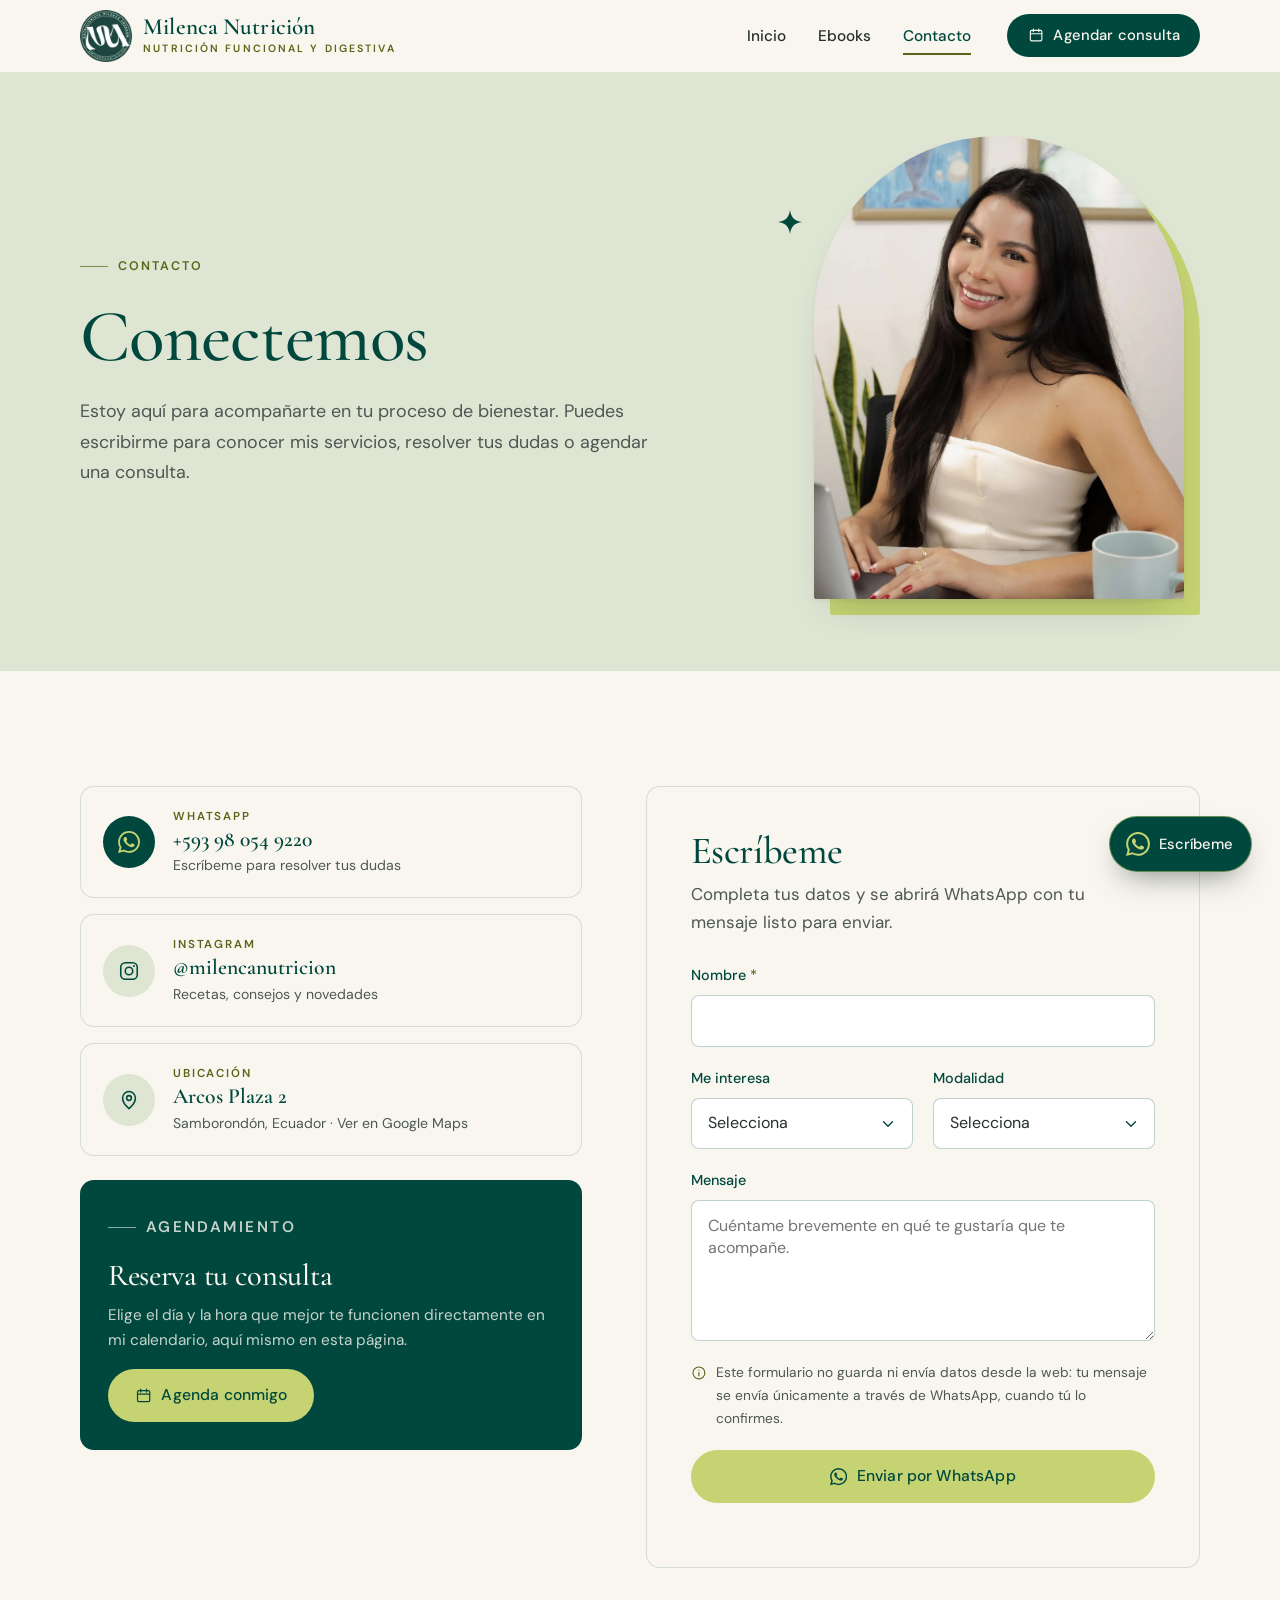
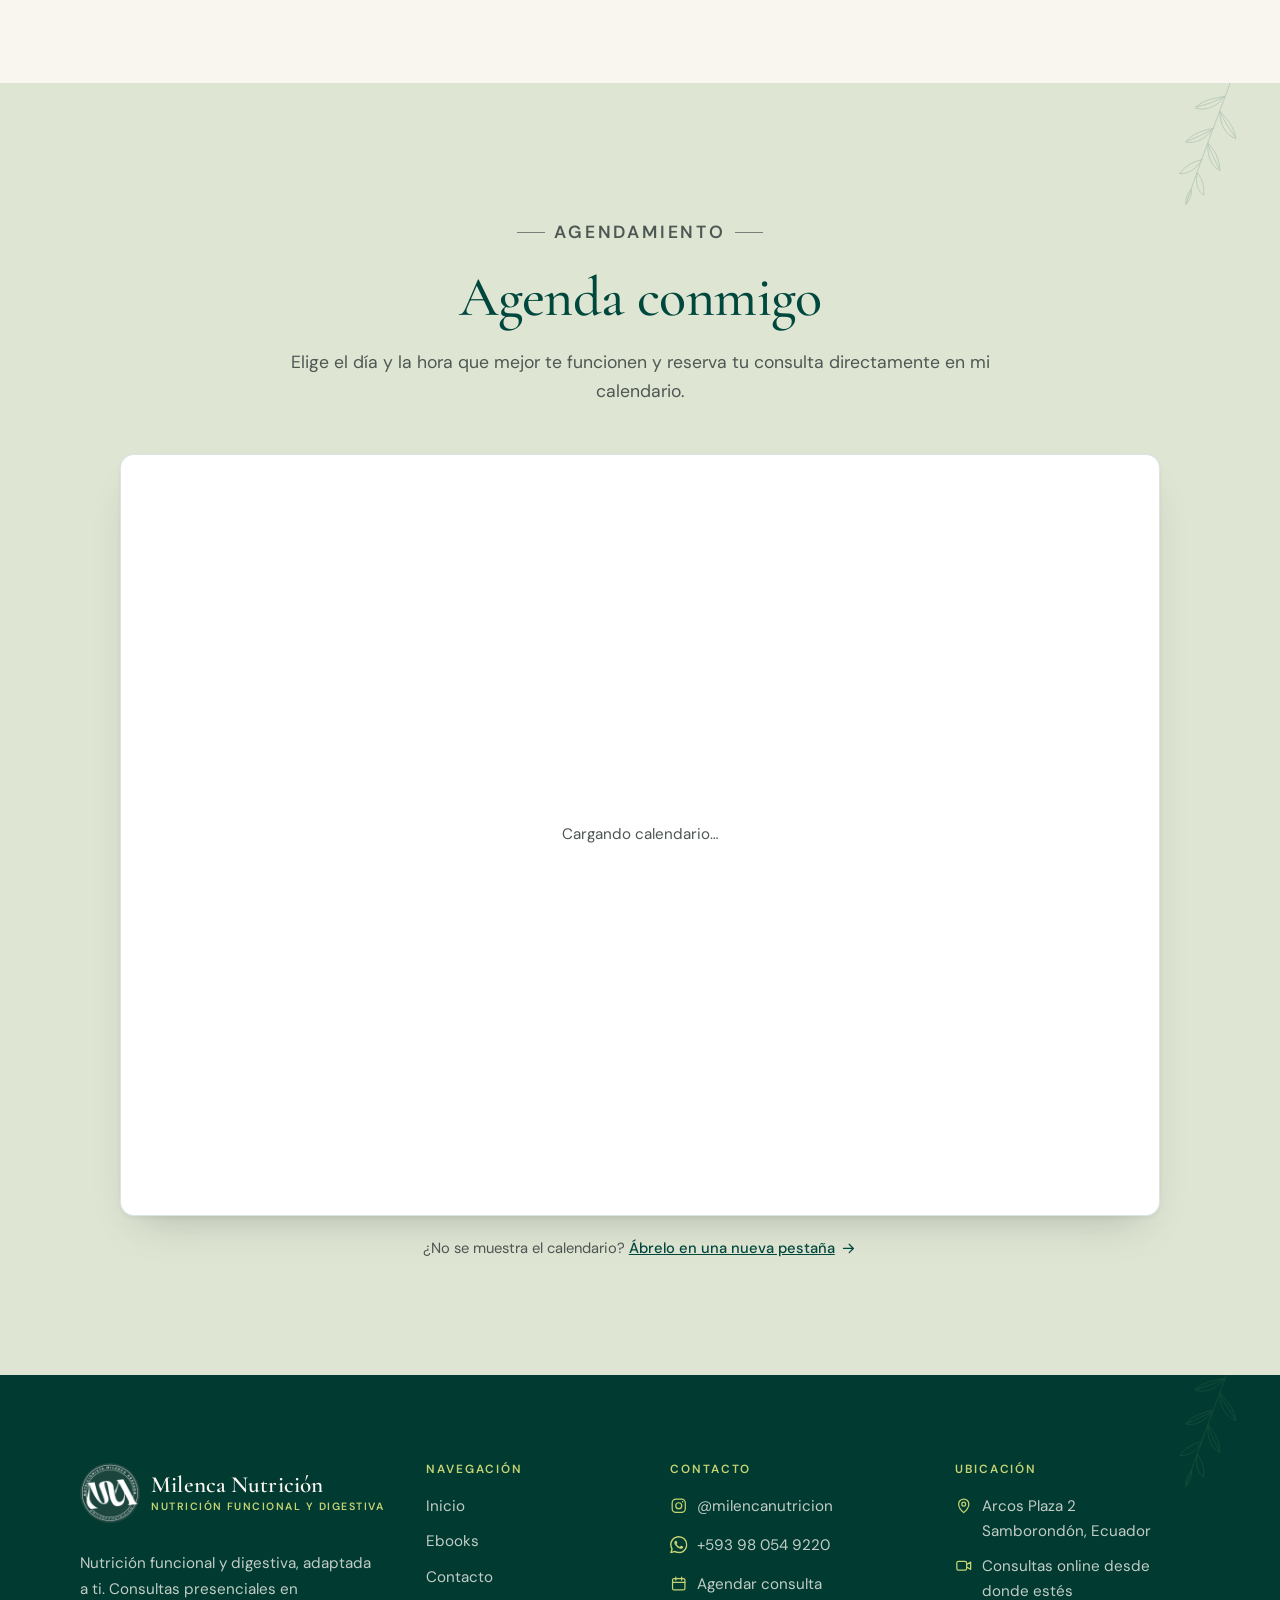
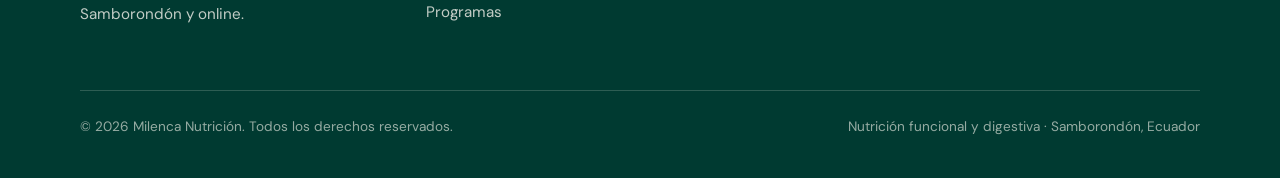
==== commit 9e2cc4e7: "Reemplazar el sitio por la nueva versión completa Sustituye todos los archivos rastreados por el con" ====
--- a/contacto.html
+++ b/contacto.html
@@ -7,33 +7,33 @@
   <meta name="description" content="Contacta a Milenca Nutrición: consulta nutricional presencial en Arcos Plaza 2, Samborondón, u online. Escríbeme por WhatsApp o agenda tu consulta.">
   <meta name="robots" content="index, follow">
   <meta name="author" content="Milenca Nutrición">
-  <meta name="theme-color" content="#2A3E3F">
+  <meta name="theme-color" content="#00483D">
 
   <!-- Open Graph / redes sociales.
        Al publicar, puedes reemplazar las rutas relativas de og:image por la URL absoluta
-       (ej.: https://usuario.github.io/repositorio/assets/images/og-image.jpg). Ver README. -->
+       (ej.: https://usuario.github.io/repositorio/assets/images/general-compartir-enlace.jpg). Ver README. -->
   <meta property="og:type" content="website">
   <meta property="og:locale" content="es_EC">
   <meta property="og:site_name" content="Milenca Nutrición">
   <meta property="og:title" content="Conectemos | Milenca Nutrición">
   <meta property="og:description" content="Contacta a Milenca Nutrición: consulta nutricional presencial en Arcos Plaza 2, Samborondón, u online. Escríbeme por WhatsApp o agenda tu consulta.">
-  <meta property="og:image" content="assets/images/og-image.jpg">
+  <meta property="og:image" content="assets/images/general-compartir-enlace.jpg">
   <meta property="og:image:width" content="1200">
   <meta property="og:image:height" content="630">
   <meta property="og:image:alt" content="Milenca Nutrición · Nutrición funcional y digestiva en Samborondón y online">
   <meta name="twitter:card" content="summary_large_image">
   <meta name="twitter:title" content="Conectemos | Milenca Nutrición">
   <meta name="twitter:description" content="Contacta a Milenca Nutrición: consulta nutricional presencial en Arcos Plaza 2, Samborondón, u online. Escríbeme por WhatsApp o agenda tu consulta.">
-  <meta name="twitter:image" content="assets/images/og-image.jpg">
-
-  <link rel="icon" href="assets/icons/favicon.svg" type="image/svg+xml">
-  <link rel="icon" href="assets/icons/favicon-32.png" sizes="32x32" type="image/png">
-  <link rel="apple-touch-icon" href="assets/icons/apple-touch-icon.png">
+  <meta name="twitter:image" content="assets/images/general-compartir-enlace.jpg">
+
+  <link rel="icon" href="assets/icons/general-icono-pestana.png" type="image/png">
+  <link rel="apple-touch-icon" href="assets/icons/general-icono-celular.png">
   <link rel="manifest" href="assets/icons/site.webmanifest">
 
   <link rel="preconnect" href="https://fonts.googleapis.com">
   <link rel="preconnect" href="https://fonts.gstatic.com" crossorigin>
   <link rel="stylesheet" href="https://fonts.googleapis.com/css2?family=Cormorant+Garamond:ital,wght@0,500;0,600;1,500&amp;family=DM+Sans:opsz,wght@9..40,400;9..40,500;9..40,600&amp;display=swap">
+  <link rel="preload" as="image" href="assets/images/contacto-encabezado.webp" type="image/webp">
   <link rel="stylesheet" href="css/styles.css">
   <script type="application/ld+json">
   {
@@ -42,7 +42,7 @@
     "name": "Milenca Nutrición",
     "description": "Nutricionista en Samborondón. Nutrición funcional y digestiva, consulta nutricional presencial y online, y planes nutricionales personalizados.",
     "medicalSpecialty": "DietNutrition",
-    "image": "assets/images/og-image.jpg",
+    "image": "assets/images/general-compartir-enlace.jpg",
     "address": {
       "@type": "PostalAddress",
       "streetAddress": "Arcos Plaza 2",
@@ -78,7 +78,7 @@
 <header class="site-header">
   <div class="container nav">
     <a class="brand" href="index.html" aria-label="Milenca Nutrición, ir al inicio">
-      <span class="brand__mark" aria-hidden="true">M</span>
+      <img class="brand__logo" src="assets/images/inicio-logo.png" width="52" height="52" alt="">
       <span class="brand__text">
         <span class="brand__name">Milenca Nutrición</span>
         <span class="brand__tag">Nutrición funcional y digestiva</span>
@@ -95,7 +95,7 @@
         <li><a href="ebooks.html">Ebooks</a></li>
         <li><a href="contacto.html" aria-current="page">Contacto</a></li>
       </ul>
-      <a class="btn btn--primary btn--sm" href="contacto.html" data-calendar>
+      <a class="btn btn--primary btn--sm" href="#agenda">
         <svg class="icon" aria-hidden="true"><use href="#i-cal"/></svg>
         Agendar consulta
       </a>
@@ -105,12 +105,21 @@
 
 <main id="contenido">
 
-  <section class="page-hero" aria-labelledby="contacto-title">
-    <svg class="botanical" aria-hidden="true"><use href="#i-branch"/></svg>
-    <div class="container page-hero__inner">
-      <p class="eyebrow reveal">Contacto</p>
-      <h1 id="contacto-title" class="reveal" data-delay="1">Conectemos</h1>
-      <p class="lead reveal" data-delay="2">Estoy aquí para acompañarte en tu proceso de bienestar. Puedes escribirme para conocer mis servicios, resolver tus dudas o agendar una consulta.</p>
+  <section class="page-hero page-hero--media" aria-labelledby="contacto-title">
+    <div class="container page-hero__grid">
+      <div class="page-hero__inner">
+        <p class="eyebrow reveal">Contacto</p>
+        <h1 id="contacto-title" class="reveal" data-delay="1">Conectemos</h1>
+        <p class="lead reveal" data-delay="2">Estoy aquí para acompañarte en tu proceso de bienestar. Puedes escribirme para conocer mis servicios, resolver tus dudas o agendar una consulta.</p>
+      </div>
+      <div class="page-hero__media reveal" data-delay="2">
+        <svg class="sparkle" aria-hidden="true"><use href="#i-sparkle"/></svg>
+        <div class="page-hero__frame">
+          <!-- ✏️ Imagen del encabezado: assets/images/contacto-encabezado.webp (vertical, mínimo 900 px de ancho) -->
+          <img src="assets/images/contacto-encabezado.webp" width="900" height="1600" fetchpriority="high" style="object-position: 50% 62%"
+               alt="Milenca sonriendo frente a su computadora en el consultorio">
+        </div>
+      </div>
     </div>
   </section>
 
@@ -123,7 +132,7 @@
               <span class="contact-item__icon"><svg class="icon" aria-hidden="true"><use href="#i-wa"/></svg></span>
               <span>
                 <span class="contact-item__label">WhatsApp</span>
-                <span class="contact-item__value" data-config="whatsapp.display">+593 99 999 9999</span>
+                <span class="contact-item__value" data-config="whatsapp.display">+593 98 054 9220</span>
                 <span class="contact-item__hint">Escríbeme para resolver tus dudas</span>
               </span>
             </a>
@@ -228,7 +237,7 @@
     <div class="footer__grid">
       <div class="footer__brand">
         <a class="brand" href="index.html" aria-label="Milenca Nutrición, ir al inicio">
-          <span class="brand__mark" aria-hidden="true">M</span>
+          <img class="brand__logo" src="assets/images/inicio-logo.png" width="52" height="52" alt="">
           <span class="brand__text">
             <span class="brand__name">Milenca Nutrición</span>
             <span class="brand__tag">Nutrición funcional y digestiva</span>
@@ -251,8 +260,8 @@
         <h2 class="footer__title">Contacto</h2>
         <ul class="footer__list">
           <li><a href="contacto.html" data-instagram><svg class="icon" aria-hidden="true"><use href="#i-ig"/></svg>@milencanutricion</a></li>
-          <li><a href="contacto.html" data-wa="general"><svg class="icon" aria-hidden="true"><use href="#i-wa"/></svg><span data-config="whatsapp.display">+593 99 999 9999</span></a></li>
-          <li><a href="contacto.html" data-calendar><svg class="icon" aria-hidden="true"><use href="#i-cal"/></svg>Agendar consulta</a></li>
+          <li><a href="contacto.html" data-wa="general"><svg class="icon" aria-hidden="true"><use href="#i-wa"/></svg><span data-config="whatsapp.display">+593 98 054 9220</span></a></li>
+          <li><a href="#agenda"><svg class="icon" aria-hidden="true"><use href="#i-cal"/></svg>Agendar consulta</a></li>
         </ul>
       </div>
 
--- a/css/styles.css
+++ b/css/styles.css
@@ -10,12 +10,12 @@
 
 /* 1. TOKENS --------------------------------------------------------------- */
 :root {
-  --petrol: #2a3e3f;
-  --petrol-deep: #223334;
-  --petrol-soft: #3a5152;
-  --olive: #9ab04e;
-  --olive-ink: #5c6f22;      /* oliva oscuro para texto sobre crema (AA) */
-  --olive-tint: #e6ead2;
+  --petrol: #00483d;
+  --petrol-deep: #003a31;
+  --petrol-soft: #1b5f54;
+  --olive: #c5d372;
+  --olive-ink: #5a6519;      /* tono oscuro del acento, para texto sobre fondos claros (AA) */
+  --olive-tint: #eef2d3;
   --cream: #f8f6ef;
   --cream-2: #efede3;
   --cream-3: #e6e3d5;
@@ -23,7 +23,7 @@
   --ink: #26302d;
   --ink-soft: #4d5753;
   --white: #ffffff;
-  --line: rgba(42, 62, 63, 0.14);
+  --line: rgba(0, 72, 61, 0.14);
   --line-light: rgba(248, 246, 239, 0.18);
 
   --font-serif: "Cormorant Garamond", "Iowan Old Style", Georgia, serif;
@@ -122,7 +122,7 @@
 .check-list li { position: relative; padding-left: 1.9rem; line-height: 1.55; }
 .check-list li::before {
   content: ""; position: absolute; left: 0; top: .3em; width: 1.05rem; height: 1.05rem;
-  background: var(--olive);
+  background: var(--olive-ink);
   -webkit-mask: url("data:image/svg+xml,%3Csvg xmlns='http://www.w3.org/2000/svg' viewBox='0 0 24 24'%3E%3Cpath d='M20 4C10 4 4 9 4 17c0 1 .1 2 .3 3 .7-4 3.6-8 9.7-10-4.5 2.6-7 6-7.8 10.2C14.6 20.5 20 14 20 4z'/%3E%3C/svg%3E") center / contain no-repeat;
           mask: url("data:image/svg+xml,%3Csvg xmlns='http://www.w3.org/2000/svg' viewBox='0 0 24 24'%3E%3Cpath d='M20 4C10 4 4 9 4 17c0 1 .1 2 .3 3 .7-4 3.6-8 9.7-10-4.5 2.6-7 6-7.8 10.2C14.6 20.5 20 14 20 4z'/%3E%3C/svg%3E") center / contain no-repeat;
 }
@@ -144,11 +144,11 @@
 .btn:active { transform: translateY(1px); }
 
 .btn--primary { background: var(--petrol); color: var(--cream); }
-.btn--primary:hover { background: var(--petrol-deep); box-shadow: 0 10px 24px -14px rgba(42, 62, 63, .8); }
+.btn--primary:hover { background: var(--petrol-deep); box-shadow: 0 10px 24px -14px rgba(0, 72, 61, .8); }
 .btn--accent { background: var(--olive); color: var(--petrol); }
-.btn--accent:hover { background: #a9bf5c; box-shadow: 0 10px 24px -14px rgba(92, 111, 34, .9); }
-.btn--ghost { background: transparent; color: var(--petrol); border-color: rgba(42, 62, 63, .35); }
-.btn--ghost:hover { border-color: var(--petrol); background: rgba(42, 62, 63, .05); }
+.btn--accent:hover { background: #d2de88; box-shadow: 0 10px 24px -14px rgba(90, 101, 25, .9); }
+.btn--ghost { background: transparent; color: var(--petrol); border-color: rgba(0, 72, 61, .35); }
+.btn--ghost:hover { border-color: var(--petrol); background: rgba(0, 72, 61, .05); }
 .btn--light { background: transparent; color: var(--cream); border-color: rgba(248, 246, 239, .4); }
 .btn--light:hover { border-color: var(--cream); background: rgba(248, 246, 239, .08); }
 .btn--cream { background: var(--cream); color: var(--petrol); }
@@ -161,7 +161,7 @@
 
 .text-link {
   display: inline-flex; align-items: center; gap: .45rem; font-weight: 500; color: var(--petrol);
-  text-decoration: none; border-bottom: 1px solid rgba(42, 62, 63, .3); padding-bottom: 2px;
+  text-decoration: none; border-bottom: 1px solid rgba(0, 72, 61, .3); padding-bottom: 2px;
   transition: border-color .3s var(--ease), gap .3s var(--ease);
 }
 .text-link:hover { border-color: var(--petrol); gap: .7rem; }
@@ -178,12 +178,7 @@
 .nav { height: 100%; display: flex; align-items: center; justify-content: space-between; gap: 1.5rem; }
 
 .brand { display: inline-flex; align-items: center; gap: .7rem; text-decoration: none; color: var(--petrol); }
-.brand__mark {
-  width: 38px; height: 38px; border-radius: 50%; display: grid; place-items: center;
-  background: var(--petrol); color: var(--cream); font-family: var(--font-serif); font-size: 1.35rem; line-height: 1;
-  position: relative; flex: none;
-}
-.brand__mark::after { content: ""; position: absolute; right: 2px; bottom: 3px; width: 7px; height: 7px; border-radius: 50%; background: var(--olive); }
+.brand__logo { width: 52px; height: 52px; flex: none; object-fit: contain; }
 .brand__text { display: flex; flex-direction: column; line-height: 1; }
 .brand__name { font-family: var(--font-serif); font-size: 1.45rem; font-weight: 600; letter-spacing: .005em; }
 .brand__tag { font-size: .66rem; letter-spacing: .2em; text-transform: uppercase; color: var(--olive-ink); margin-top: .3rem; font-weight: 600; }
@@ -194,7 +189,7 @@
   position: relative; text-decoration: none; font-size: .96rem; font-weight: 500; color: var(--ink); padding: .4rem 0;
 }
 .nav__links a::after {
-  content: ""; position: absolute; left: 0; right: 0; bottom: -2px; height: 1.5px; background: var(--olive);
+  content: ""; position: absolute; left: 0; right: 0; bottom: -2px; height: 2px; background: var(--olive-ink);
   transform: scaleX(0); transform-origin: left; transition: transform .35s var(--ease);
 }
 .nav__links a:hover::after, .nav__links a[aria-current="page"]::after { transform: scaleX(1); }
@@ -275,19 +270,8 @@
   background: linear-gradient(160deg, var(--sage), var(--cream-3));
 }
 .about__frame img { width: 100%; height: 100%; object-fit: cover; }
-/* Marcador elegante mientras no exista la fotografía de Milenca */
-.about__placeholder {
-  position: absolute; inset: 0; display: flex; flex-direction: column; align-items: center; justify-content: center; gap: 1rem;
-  color: var(--petrol); text-align: center; padding: 2rem;
-}
-.about__placeholder .monogram {
-  font-family: var(--font-serif); font-size: clamp(6rem, 14vw, 9rem); line-height: .9; font-weight: 500; opacity: .9;
-}
-.about__placeholder .botanical { position: absolute; opacity: .2; }
-.about__placeholder .botanical--a { width: 150px; top: 6%; right: -20px; transform: rotate(200deg); }
-.about__placeholder .botanical--b { width: 170px; bottom: -10px; left: -30px; transform: rotate(20deg); }
 .about__offset {
-  position: absolute; inset: 1.25rem -1.25rem -1.25rem 1.25rem; border: 1px solid rgba(92, 111, 34, .45);
+  position: absolute; inset: 1.25rem -1.25rem -1.25rem 1.25rem; border: 1px solid rgba(90, 101, 25, .45);
   border-radius: var(--radius-lg); z-index: -1;
 }
 .about__photo { isolation: isolate; }
@@ -307,7 +291,7 @@
   text-decoration: none; border: 1px solid var(--line); background: var(--cream);
   transition: transform .35s var(--ease), box-shadow .35s var(--ease), border-color .35s var(--ease);
 }
-.plan-nav a:hover { transform: translateY(-3px); box-shadow: var(--shadow-soft); border-color: rgba(42, 62, 63, .3); }
+.plan-nav a:hover { transform: translateY(-3px); box-shadow: var(--shadow-soft); border-color: rgba(0, 72, 61, .3); }
 .plan-nav a.is-featured { background: var(--petrol); color: var(--cream); border-color: var(--petrol); }
 .plan-nav__label { font-size: .72rem; letter-spacing: .16em; text-transform: uppercase; font-weight: 600; color: var(--olive-ink); }
 .plan-nav a.is-featured .plan-nav__label { color: var(--olive); }
@@ -325,7 +309,7 @@
   position: sticky; top: calc(var(--header-h) + 24px);
   background: var(--cream); color: var(--ink); border-radius: var(--radius-lg); padding: clamp(1.75rem, 3.5vw, 2.75rem);
   box-shadow: 0 30px 60px -30px rgba(0, 0, 0, .45);
-  border: 1px solid rgba(154, 176, 78, .35);
+  border: 1px solid rgba(197, 211, 114, .35);
 }
 .program-card__tag {
   display: inline-flex; align-items: center; gap: .45rem; background: var(--olive); color: var(--petrol);
@@ -341,8 +325,9 @@
 }
 .program-card__sub { font-size: .95rem; color: var(--ink-soft); margin-bottom: 1rem; }
 .program-card__desc { font-family: var(--font-serif); font-size: 1.32rem; line-height: 1.4; color: var(--petrol); margin-bottom: 1.6rem; }
-.program-card__price { display: flex; align-items: baseline; justify-content: space-between; gap: 1rem; padding: 1rem 0; border-top: 1px solid var(--line); border-bottom: 1px solid var(--line); margin-bottom: 1.5rem; font-size: .92rem; color: var(--ink-soft); }
-.program-card__price strong { color: var(--petrol); font-weight: 600; }
+.program-card__price { display: flex; align-items: center; justify-content: space-between; gap: 1rem; padding: 1rem 0; border-top: 1px solid var(--line); border-bottom: 1px solid var(--line); margin-bottom: 1.5rem; font-size: .92rem; color: var(--ink-soft); }
+.program-card__price strong { font-family: var(--font-serif); font-size: 2.7rem; line-height: 1; color: var(--petrol); font-weight: 600; }
+.program-card__price span { font-size: .78rem; letter-spacing: .14em; text-transform: uppercase; font-weight: 600; color: var(--olive-ink); }
 .program-card .btn { width: 100%; }
 .program-card__fine { font-size: .82rem; color: var(--ink-soft); text-align: center; margin: .9rem 0 0; }
 
@@ -352,11 +337,11 @@
   background: var(--sage); border-radius: var(--radius); padding: 1rem; margin-bottom: 1.5rem; position: relative;
 }
 .gift__cover {
-  width: 92px; aspect-ratio: 684 / 909; border-radius: 3px; overflow: hidden; box-shadow: 0 10px 18px -10px rgba(38, 48, 45, .55);
+  width: 92px; border-radius: 3px; overflow: hidden; box-shadow: 0 10px 18px -10px rgba(38, 48, 45, .55);
   transform: rotate(-4deg); transition: transform .4s var(--ease); background: var(--cream-3);
 }
 .gift:hover .gift__cover { transform: rotate(0) scale(1.03); }
-.gift__cover img { width: 100%; height: 100%; object-fit: cover; }
+.gift__cover img { width: 100%; height: auto; }
 .gift__label { display: inline-flex; align-items: center; gap: .35rem; font-size: .7rem; letter-spacing: .14em; text-transform: uppercase; font-weight: 600; color: var(--olive-ink); }
 .gift .gift__title { font-family: var(--font-serif); font-size: 1.3rem; font-weight: 600; color: var(--petrol); line-height: 1.15; margin: .15rem 0 .25rem; }
 .gift p { margin: 0; font-size: .85rem; color: var(--ink-soft); line-height: 1.45; }
@@ -367,14 +352,14 @@
   border: 1px solid var(--line-light); border-radius: var(--radius-lg); background: rgba(255, 255, 255, .03);
   transition: background-color .35s var(--ease), border-color .35s var(--ease);
 }
-.stage[open] { background: rgba(255, 255, 255, .06); border-color: rgba(154, 176, 78, .45); }
+.stage[open] { background: rgba(255, 255, 255, .06); border-color: rgba(197, 211, 114, .45); }
 .stage summary {
   list-style: none; cursor: pointer; display: grid; grid-template-columns: auto 1fr auto; gap: 1.25rem; align-items: center;
   padding: 1.4rem 1.5rem; border-radius: var(--radius-lg);
 }
 .stage summary::-webkit-details-marker { display: none; }
 .stage__num {
-  width: 52px; height: 52px; border-radius: 50%; border: 1px solid rgba(154, 176, 78, .6); display: grid; place-items: center;
+  width: 52px; height: 52px; border-radius: 50%; border: 1px solid rgba(197, 211, 114, .6); display: grid; place-items: center;
   font-family: var(--font-serif); font-size: 1.45rem; color: var(--olive); font-style: italic; flex: none;
 }
 .stage[open] .stage__num { background: var(--olive); color: var(--petrol); border-color: var(--olive); }
@@ -387,8 +372,8 @@
 .stage__body .check-list li::before { background: var(--olive); }
 .stage__body .check-list strong { color: var(--cream); font-weight: 600; }
 .stage__note {
-  margin-top: 1.25rem; padding: 1rem 1.15rem; border-radius: var(--radius); background: rgba(154, 176, 78, .12);
-  border: 1px solid rgba(154, 176, 78, .3); font-size: .93rem; color: var(--cream); line-height: 1.55;
+  margin-top: 1.25rem; padding: 1rem 1.15rem; border-radius: var(--radius); background: rgba(197, 211, 114, .12);
+  border: 1px solid rgba(197, 211, 114, .3); font-size: .93rem; color: var(--cream); line-height: 1.55;
 }
 .stage__note + .stage__note { margin-top: .75rem; }
 .stage__gift { display: inline-flex; align-items: center; gap: .4rem; background: var(--olive); color: var(--petrol); padding: .1rem .55rem; border-radius: 999px; font-size: .78rem; font-weight: 600; margin-right: .35rem; vertical-align: 1px; }
@@ -401,7 +386,7 @@
   border-radius: var(--radius-lg); padding: clamp(1.75rem, 3.5vw, 2.6rem);
   transition: transform .4s var(--ease), box-shadow .4s var(--ease), border-color .4s var(--ease);
 }
-.plan-card:hover { transform: translateY(-4px); box-shadow: var(--shadow-lift); border-color: rgba(42, 62, 63, .25); }
+.plan-card:hover { transform: translateY(-4px); box-shadow: var(--shadow-lift); border-color: rgba(0, 72, 61, .25); }
 .plan-card--individual { background: var(--white); }
 .plan-card__head { display: flex; justify-content: space-between; align-items: flex-start; gap: 1rem; margin-bottom: 1rem; }
 .plan-card__label { font-size: .72rem; letter-spacing: .16em; text-transform: uppercase; font-weight: 600; color: var(--olive-ink); margin-bottom: .6rem; display: block; }
@@ -409,7 +394,6 @@
 .plan-card__price { text-align: right; flex: none; }
 .plan-card__price strong { display: block; font-family: var(--font-serif); font-size: 2.6rem; line-height: 1; color: var(--petrol); font-weight: 600; }
 .plan-card__price span { font-size: .8rem; color: var(--ink-soft); }
-.plan-card__price--ask { font-size: .82rem; color: var(--ink-soft); max-width: 130px; line-height: 1.35; padding: .5rem .75rem; border: 1px dashed rgba(42, 62, 63, .3); border-radius: var(--radius); }
 .plan-card__facts { font-weight: 500; color: var(--petrol); margin-bottom: .9rem; font-size: .98rem; }
 .plan-card__facts span { color: var(--olive-ink); padding: 0 .35rem; }
 .plan-card__desc { color: var(--ink-soft); margin-bottom: 1.6rem; }
@@ -440,7 +424,7 @@
 .compare thead th.is-featured { background: var(--petrol); color: var(--cream); }
 .compare thead th.is-featured small { color: var(--olive); }
 .compare tbody th { text-align: left; font-weight: 500; color: var(--ink); }
-.compare td.is-featured { background: rgba(154, 176, 78, .1); }
+.compare td.is-featured { background: rgba(197, 211, 114, .1); }
 .compare .yes { color: var(--olive-ink); display: inline-grid; place-items: center; }
 .compare .yes svg { width: 20px; height: 20px; }
 .compare .no { color: rgba(38, 48, 45, .35); font-size: 1.2rem; }
@@ -472,7 +456,7 @@
 .intro .botanical--tl { top: -10px; left: -40px; width: 180px; transform: rotate(-30deg); }
 .intro .botanical--br { bottom: -40px; right: -30px; width: 200px; transform: rotate(150deg); }
 .intro .about__photo { max-width: 470px; }
-.about__img { position: absolute; inset: 0; z-index: 1; }
+.about__img { position: absolute; inset: 0; z-index: 1; object-position: 50% 30%; }
 .about__badge {
   position: absolute; right: -1.75rem; bottom: 12%; z-index: 2; display: flex; align-items: center; gap: .6rem;
   background: var(--petrol); color: var(--cream); padding: .85rem 1.1rem; border-radius: var(--radius);
@@ -508,18 +492,26 @@
 .instagram__head h2 { font-size: clamp(2.2rem, 4.4vw, 3.3rem); }
 .instagram__head p { margin: .9rem 0 0; color: var(--ink-soft); }
 .instagram__head p a { color: var(--petrol); font-weight: 500; }
-.instagram__fallback { display: grid; grid-template-columns: repeat(4, 1fr); gap: clamp(.5rem, 1.5vw, 1rem); text-decoration: none; }
-.instagram__tile { position: relative; aspect-ratio: 1; border-radius: var(--radius); overflow: hidden; background: var(--cream-3); }
-.instagram__tile img { width: 100%; height: 100%; object-fit: cover; transition: transform .6s var(--ease); }
-.instagram__fallback:hover .instagram__tile img { transform: scale(1.05); }
-.instagram__tile--cta {
-  display: flex; flex-direction: column; align-items: center; justify-content: center; gap: .5rem; text-align: center;
-  background: var(--petrol); color: var(--cream); padding: 1rem; transition: background-color .3s var(--ease);
-}
+.instagram__grid { display: grid; grid-template-columns: repeat(4, 1fr); gap: clamp(.6rem, 1.5vw, 1rem); }
+.instagram__tile {
+  position: relative; display: flex; flex-direction: column; align-items: center; justify-content: center; gap: .5rem;
+  aspect-ratio: 4 / 5; border-radius: var(--radius); overflow: hidden; text-decoration: none; text-align: center; padding: 1rem;
+}
+/* Publicación: la miniatura cubre el recuadro; si el archivo no existe, queda el enlace con el ícono */
+.instagram__post { background: var(--sage); color: var(--petrol); border: 1px solid var(--line); }
+.instagram__post .icon { width: 30px; height: 30px; }
+.instagram__post span { font-size: .9rem; font-weight: 500; }
+.instagram__post img { position: absolute; inset: 0; width: 100%; height: 100%; object-fit: cover; z-index: 1; transition: transform .6s var(--ease); }
+.instagram__post::after {
+  content: ""; position: absolute; inset: 0; z-index: 2; background: rgba(0, 72, 61, 0); transition: background-color .35s var(--ease);
+}
+.instagram__post:hover img { transform: scale(1.05); }
+.instagram__post:hover::after { background: rgba(0, 72, 61, .22); }
+.instagram__tile--cta { background: var(--petrol); color: var(--cream); transition: background-color .3s var(--ease); }
 .instagram__tile--cta .icon { width: 34px; height: 34px; color: var(--olive); }
 .instagram__tile--cta span { font-family: var(--font-serif); font-size: clamp(1.15rem, 2vw, 1.5rem); font-weight: 500; }
-.instagram__tile--cta small { font-size: .8rem; color: rgba(248, 246, 239, .7); }
-.instagram__fallback:hover .instagram__tile--cta { background: var(--petrol-deep); }
+.instagram__tile--cta small { font-size: .8rem; color: rgba(248, 246, 239, .72); }
+.instagram__tile--cta:hover { background: var(--petrol-deep); }
 
 /* 13. CTA FINAL ----------------------------------------------------------- */
 .cta-final { padding-block: clamp(3rem, 6vw, 5rem); }
@@ -534,7 +526,7 @@
 .cta-final__media img { position: absolute; inset: 0; width: 100%; height: 100%; object-fit: cover; }
 .cta-final__media::before {
   content: ""; position: absolute; inset: 0; z-index: 1;
-  background: linear-gradient(90deg, var(--petrol) 0%, rgba(42, 62, 63, 0) 45%);
+  background: linear-gradient(90deg, var(--petrol) 0%, rgba(0, 72, 61, 0) 45%);
 }
 .cta-final .botanical { width: 220px; left: 40%; bottom: -60px; transform: rotate(-20deg); color: var(--olive); opacity: .18; }
 
@@ -545,6 +537,21 @@
 .page-hero .botanical { width: 260px; right: 4%; top: 10%; transform: rotate(200deg); opacity: .22; }
 .page-hero .hero__sparkle--1 { top: 22%; right: 26%; }
 .page-hero__inner { position: relative; z-index: 1; }
+
+/* Encabezado de página con imagen a la derecha (Ebooks y Contacto) */
+.page-hero--media { padding-top: clamp(2.5rem, 5vw, 4rem); padding-bottom: clamp(3rem, 6vw, 4.5rem); }
+.page-hero__grid { display: grid; grid-template-columns: 1.15fr .85fr; gap: clamp(2rem, 5vw, 4.5rem); align-items: center; }
+.page-hero__media { position: relative; justify-self: end; width: min(100%, 370px); margin-right: 1rem; }
+.page-hero__media::before {
+  content: ""; position: absolute; inset: 1rem -1rem -1rem 1rem; z-index: 0;
+  border-radius: 999px 999px var(--radius-lg) var(--radius-lg); background: var(--olive);
+}
+.page-hero__frame {
+  position: relative; z-index: 1; aspect-ratio: 4 / 5; overflow: hidden; background: var(--cream-3);
+  border-radius: 999px 999px var(--radius-lg) var(--radius-lg); box-shadow: var(--shadow-lift);
+}
+.page-hero__frame img { width: 100%; height: 100%; object-fit: cover; }
+.page-hero__media .sparkle { position: absolute; z-index: 2; left: -2.25rem; top: 16%; width: 24px; height: 24px; color: var(--petrol); }
 
 /* Catálogo */
 .catalog__toolbar { display: flex; flex-wrap: wrap; justify-content: space-between; align-items: end; gap: 1rem; margin-bottom: 2.5rem; }
@@ -604,14 +611,14 @@
 .coming p { color: rgba(248, 246, 239, .8); }
 .coming__media { position: relative; min-height: 260px; background: var(--petrol-soft); }
 .coming__media img { position: absolute; inset: 0; width: 100%; height: 100%; object-fit: cover; opacity: .9; }
-.coming__media::after { content: ""; position: absolute; inset: 0; background: linear-gradient(90deg, var(--petrol), rgba(42, 62, 63, 0) 55%); }
+.coming__media::after { content: ""; position: absolute; inset: 0; background: linear-gradient(90deg, var(--petrol), rgba(0, 72, 61, 0) 55%); }
 
 .gift-banner {
   margin-top: clamp(2rem, 5vw, 3rem); display: grid; grid-template-columns: auto 1fr auto; gap: clamp(1.25rem, 3vw, 2.25rem); align-items: center;
   padding: clamp(1.5rem, 3vw, 2rem); border-radius: var(--radius-lg); background: var(--cream-2); border: 1px solid var(--line);
 }
-.gift-banner__cover { width: 110px; aspect-ratio: 684 / 909; border-radius: 3px; overflow: hidden; box-shadow: 0 16px 24px -14px rgba(38, 48, 45, .55); transform: rotate(-4deg); }
-.gift-banner__cover img { width: 100%; height: 100%; object-fit: cover; }
+.gift-banner__cover { width: 120px; border-radius: 3px; overflow: hidden; box-shadow: 0 16px 24px -14px rgba(38, 48, 45, .55); transform: rotate(-4deg); }
+.gift-banner__cover img { width: 100%; height: auto; }
 .gift-banner h3 { font-family: var(--font-serif); font-size: clamp(1.5rem, 2.6vw, 1.9rem); font-weight: 600; margin: .3rem 0 .4rem; }
 .gift-banner p { margin: 0; color: var(--ink-soft); }
 
@@ -629,7 +636,7 @@
   border: 1px solid var(--line); border-radius: var(--radius-lg); text-decoration: none;
   transition: transform .35s var(--ease), box-shadow .35s var(--ease), border-color .35s var(--ease);
 }
-a.contact-item:hover { transform: translateY(-3px); box-shadow: var(--shadow-soft); border-color: rgba(42, 62, 63, .3); }
+a.contact-item:hover { transform: translateY(-3px); box-shadow: var(--shadow-soft); border-color: rgba(0, 72, 61, .3); }
 .contact-item__icon { width: 52px; height: 52px; border-radius: 50%; background: var(--sage); color: var(--petrol); display: grid; place-items: center; }
 .contact-item__icon svg { width: 22px; height: 22px; }
 .contact-item--wa .contact-item__icon { background: var(--petrol); color: var(--olive); }
@@ -650,15 +657,15 @@
 .field label, .field legend { font-size: .9rem; font-weight: 500; color: var(--petrol); }
 .field .req { color: var(--olive-ink); }
 .field input, .field select, .field textarea {
-  width: 100%; padding: .85rem 1rem; border: 1px solid rgba(42, 62, 63, .25); border-radius: var(--radius); background: var(--white);
+  width: 100%; padding: .85rem 1rem; border: 1px solid rgba(0, 72, 61, .25); border-radius: var(--radius); background: var(--white);
   font-size: 1rem; line-height: 1.4; transition: border-color .25s var(--ease), box-shadow .25s var(--ease);
   min-height: 50px;
 }
 .field select { appearance: none; -webkit-appearance: none; padding-right: 2.5rem;
-  background-image: url("data:image/svg+xml,%3Csvg xmlns='http://www.w3.org/2000/svg' viewBox='0 0 24 24' fill='none' stroke='%232A3E3F' stroke-width='1.8' stroke-linecap='round' stroke-linejoin='round'%3E%3Cpath d='m6 9 6 6 6-6'/%3E%3C/svg%3E");
+  background-image: url("data:image/svg+xml,%3Csvg xmlns='http://www.w3.org/2000/svg' viewBox='0 0 24 24' fill='none' stroke='%2300483D' stroke-width='1.8' stroke-linecap='round' stroke-linejoin='round'%3E%3Cpath d='m6 9 6 6 6-6'/%3E%3C/svg%3E");
   background-repeat: no-repeat; background-position: right .9rem center; background-size: 18px; }
 .field textarea { resize: vertical; min-height: 130px; }
-.field input:focus, .field select:focus, .field textarea:focus { outline: none; border-color: var(--petrol); box-shadow: 0 0 0 3px rgba(154, 176, 78, .35); }
+.field input:focus, .field select:focus, .field textarea:focus { outline: none; border-color: var(--petrol); box-shadow: 0 0 0 3px rgba(197, 211, 114, .35); }
 .field [aria-invalid="true"] { border-color: #a1452f; }
 .field__error { font-size: .84rem; color: #a1452f; min-height: 0; }
 .field__error:empty { display: none; }
@@ -671,13 +678,16 @@
 .site-footer a:hover { color: var(--olive); }
 .footer__grid { display: grid; grid-template-columns: 1.5fr 1fr 1.2fr 1.2fr; gap: 2.5rem; padding-bottom: 3rem; border-bottom: 1px solid var(--line-light); }
 .footer__brand .brand { color: var(--cream); }
-.footer__brand .brand__mark { background: var(--cream); color: var(--petrol); }
+.footer__brand .brand__logo { width: 60px; height: 60px; }
 .footer__brand .brand__tag { color: var(--olive); }
 .footer__brand p { margin-top: 1.25rem; max-width: 30ch; }
 .footer__title { font-size: .74rem; letter-spacing: .16em; text-transform: uppercase; font-weight: 600; color: var(--olive); margin-bottom: 1.1rem; font-family: var(--font-sans); }
 .footer__list { list-style: none; display: grid; gap: .65rem; }
 .footer__list a, .footer__list span { display: inline-flex; gap: .6rem; align-items: flex-start; }
 .footer__list .icon { margin-top: .2rem; color: var(--olive); }
+.footer__list a > span { display: block; }
+.footer__list a > span > span { display: inline; }
+.footer__brand .brand__tag { letter-spacing: .14em; white-space: nowrap; }
 .footer__bottom { display: flex; flex-wrap: wrap; justify-content: space-between; gap: 1rem; padding-block: 1.6rem; font-size: .85rem; color: rgba(248, 246, 239, .6); }
 .site-footer .botanical { width: 240px; right: -50px; top: -30px; transform: rotate(200deg); color: var(--olive); opacity: .1; }
 
@@ -686,7 +696,7 @@
   position: fixed; right: clamp(1rem, 3vw, 1.75rem); bottom: clamp(1rem, 3vw, 1.75rem); z-index: 90;
   display: inline-flex; align-items: center; gap: .6rem; height: 56px; padding: 0 1.1rem 0 1rem; border-radius: 999px;
   background: var(--petrol); color: var(--cream); text-decoration: none; font-size: .92rem; font-weight: 500;
-  box-shadow: 0 14px 30px -12px rgba(38, 48, 45, .55); border: 1px solid rgba(154, 176, 78, .5);
+  box-shadow: 0 14px 30px -12px rgba(38, 48, 45, .55); border: 1px solid rgba(197, 211, 114, .5);
   transition: transform .35s var(--ease), background-color .3s var(--ease), opacity .4s var(--ease);
 }
 .wa-float .icon { width: 24px; height: 24px; color: var(--olive); }
@@ -750,9 +760,9 @@
   .program-card { position: relative; top: 0; }
   .plan-nav { grid-template-columns: 1fr; }
   .cta-final__media { min-height: 220px; order: -1; }
-  .cta-final__media::before { background: linear-gradient(0deg, var(--petrol) 0%, rgba(42, 62, 63, 0) 60%); }
+  .cta-final__media::before { background: linear-gradient(0deg, var(--petrol) 0%, rgba(0, 72, 61, 0) 60%); }
   .coming__media { min-height: 200px; order: -1; }
-  .coming__media::after { background: linear-gradient(0deg, var(--petrol), rgba(42, 62, 63, 0) 60%); }
+  .coming__media::after { background: linear-gradient(0deg, var(--petrol), rgba(0, 72, 61, 0) 60%); }
   .how { grid-template-columns: 1fr; }
   .how li { padding: 1.5rem 0; }
 }
@@ -776,7 +786,7 @@
   .compare tbody tr:last-child { border-bottom: 0; }
   .compare tbody th { grid-column: 1 / -1; padding: 0 0 .35rem; border: 0; font-weight: 600; color: var(--petrol); font-size: .92rem; }
   .compare td { display: flex; flex-direction: column; align-items: center; justify-content: flex-start; gap: .2rem; text-align: center; padding: .4rem .2rem; border: 0; border-radius: var(--radius-sm); background: var(--cream-2); }
-  .compare td.is-featured { background: rgba(154, 176, 78, .16); }
+  .compare td.is-featured { background: rgba(197, 211, 114, .16); }
   .compare td::before { content: attr(data-label); font-size: .68rem; letter-spacing: .08em; text-transform: uppercase; font-weight: 600; color: var(--ink-soft); }
   .compare .txt { font-size: .8rem; line-height: 1.3; }
 }
@@ -806,6 +816,15 @@
 }
 @media (max-width: 720px) {
   .agenda__card iframe { height: 1000px; }
-  .instagram__fallback { grid-template-columns: repeat(2, 1fr); }
   .intro .about__photo { width: min(78%, 340px); }
 }
+
+@media (max-width: 920px) {
+  .page-hero__grid { grid-template-columns: 1fr; }
+  .page-hero__media { justify-self: center; width: min(72%, 300px); margin: .5rem 1rem 1rem 0; }
+  .page-hero__media .sparkle { left: -1.75rem; }
+}
+@media (max-width: 720px) {
+  .instagram__grid { grid-template-columns: repeat(2, 1fr); }
+  .brand__logo { width: 46px; height: 46px; }
+}
